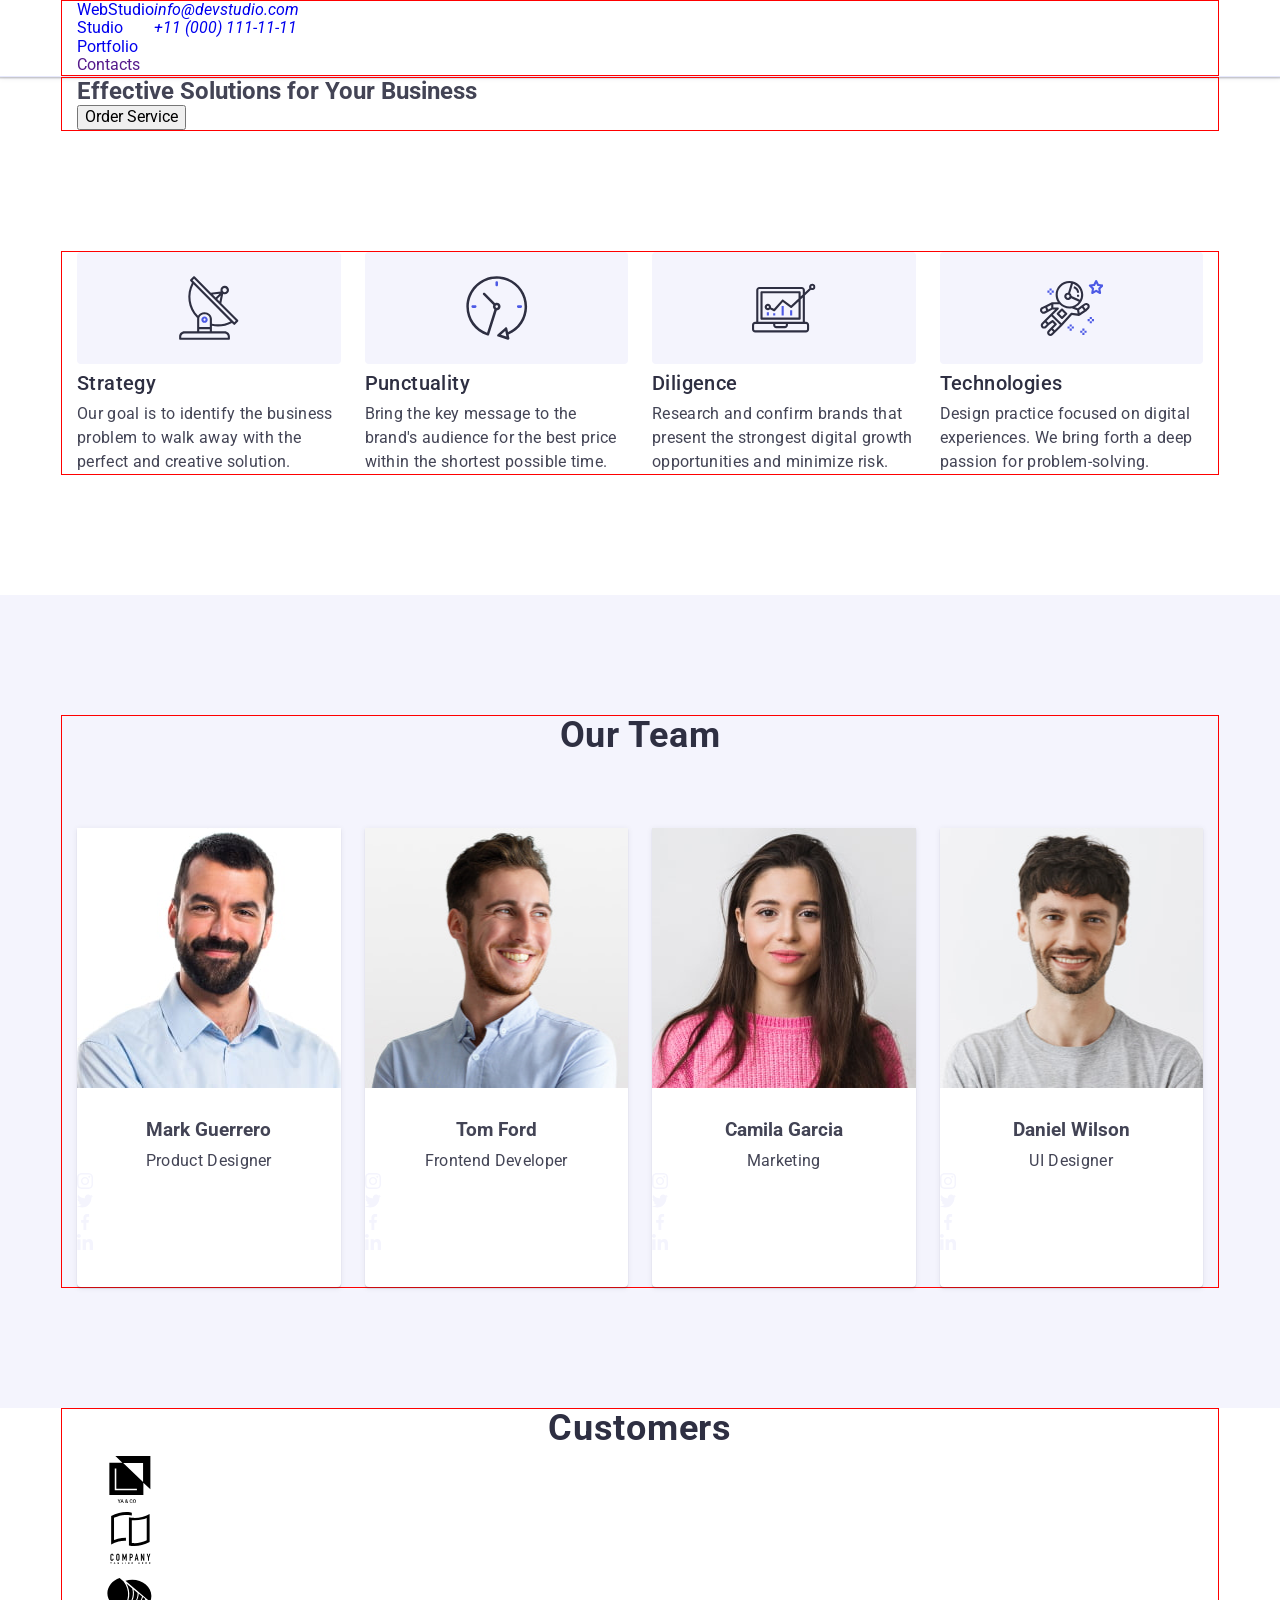
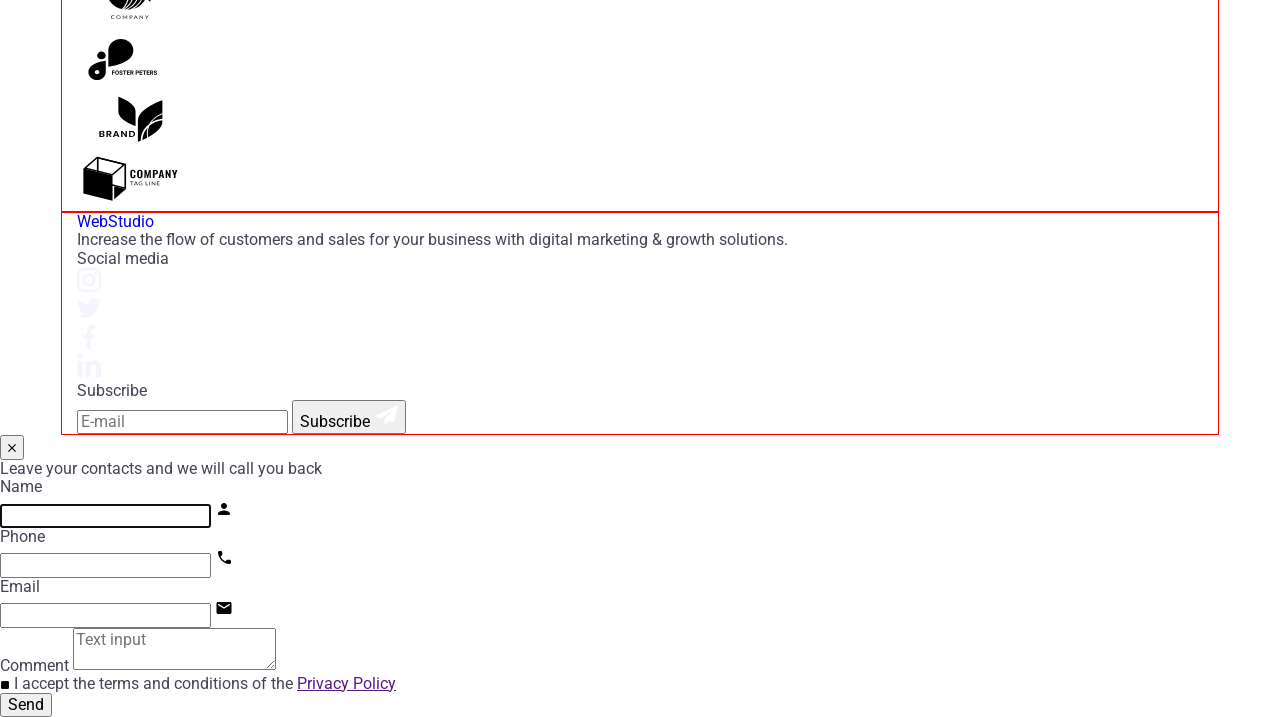
==== index.html @ 8652d0c0 "edit" ====
<!DOCTYPE html>
<html lang="en">
  <head>
    <meta charset="UTF-8" />
    <meta name="viewport" content="width=device-width, initial-scale=1.0" />
    <title>Web Studio</title>
    <link rel="preconnect" href="https://fonts.googleapis.com" />
    <link rel="preconnect" href="https://fonts.gstatic.com" crossorigin />
    <link
      href="https://fonts.googleapis.com/css2?family=Raleway:wght@800&family=Roboto:wght@400;500;700;900&display=swap"
      rel="stylesheet"
    />
    <link
      rel="stylesheet"
      href="https://cdnjs.cloudflare.com/ajax/libs/modern-normalize/2.0.0/modern-normalize.min.css"
      integrity="sha512-4xo8blKMVCiXpTaLzQSLSw3KFOVPWhm/TRtuPVc4WG6kUgjH6J03IBuG7JZPkcWMxJ5huwaBpOpnwYElP/m6wg=="
      crossorigin="anonymous"
      referrerpolicy="no-referrer"
    />
    <link rel="stylesheet" href="./css/mobile-styles.css">
  </head>

  <body>
    <header class="all-headers">
      <div class="container all-headers-content">
        <nav class="navigation">
          <a class="link logo" href="./index.html"
            >Web<span class="studio-text">Studio</span></a
          >
          <ul class="list menu-list">
            <li>
              <a class="menu-item link" href="./index.html">Studio</a>
            </li>
            <li>
              <a class="menu-item link" href="./portfolio.html">Portfolio</a>
            </li>
            <li><a class="menu-item link" href="">Contacts</a></li>
          </ul>
        </nav>
        <address class="address">
          <ul class="list address-list">
            <li>
              <a class="address-item link" href="mailto:info@devstudio.com"
                >info@devstudio.com</a
              >
            </li>
            <li>
              <a class="address-item link" href="tel:+110001111111"
                >+11 (000) 111-11-11</a
              >
            </li>
          </ul>
        </address>
      </div>
    </header>
    <main>

      <section class="hero-section">
        <div class="container">
          <h1 class="page-header">Effective Solutions for Your Business</h1>
          <button data-modal-open class="hero-btn" type="button">
            Order Service
          </button>
        </div>
      </section>
      <!-- Section 2 pillars -->
      <section class="our-pillars">
        <div class="container">
          <h2 class="visually-hidden">Our pillars</h2>
          <ul class="list pillars-list">
            <li class="pillar-item">
              <div class="pillar-icon-container">
                <svg class="icon-antenna" width="64" height="64">
                  <use href="./images/icons.svg#icon-antenna"></use>
                </svg>
              </div>
              <h3 class="pillars-title">Strategy</h3>
              <p class="sec-two-four-paragraph">
                Our goal is to identify the business problem to walk away with
                the perfect and creative solution.
              </p>
            </li>
            <li class="pillar-item">
              <div class="pillar-icon-container">
                <svg class="icon-clock" width="64" height="64">
                  <use href="./images/icons.svg#icon-clock"></use>
                </svg>
              </div>
              <h3 class="pillars-title">Punctuality</h3>
              <p class="sec-two-four-paragraph">
                Bring the key message to the brand's audience for the best price
                within the shortest possible time.
              </p>
            </li>
            <li class="pillar-item">
              <div class="pillar-icon-container">
                <svg class="icon-diagram" width="64" height="64">
                  <use href="./images/icons.svg#icon-diagram"></use>
                </svg>
              </div>
              <h3 class="pillars-title">Diligence</h3>
              <p class="sec-two-four-paragraph">
                Research and confirm brands that present the strongest digital
                growth opportunities and minimize risk.
              </p>
            </li>
            <li class="pillar-item">
              <div class="pillar-icon-container">
                <svg class="icon-astronaut" width="64" height="64">
                  <use href="./images/icons.svg#icon-astronaut"></use>
                </svg>
              </div>
              <h3 class="pillars-title">Technologies</h3>
              <p class="sec-two-four-paragraph">
                Design practice focused on digital experiences. We bring forth a
                deep passion for problem-solving.
              </p>
            </li>
          </ul>
        </div>
      </section>
      <!-- Section 3 What are we doing -->
      <section class="what-we-do-section">
        <div class="container">
          <h2 class="second-level-header what-we-do-title">
            What are we doing
          </h2>
          <ul class="list what-we-do-list">
            <li class="what-we-do-item">
              <img
                src="./images/section2/web-version.jpg"
                alt="Modern Websites"
                width="360"
                height="300"
              />
            </li>
            <li class="what-we-do-item">
              <img
                src="./images/section2/chats.jpg"
                alt="User-friendly Messengers"
                width="360"
                height="300"
              />
            </li>
            <li class="what-we-do-item">
              <img
                src="./images/section2/mobile-app.jpg"
                alt="Mobile Apps"
                width="360"
                height="300"
              />
            </li>
          </ul>
        </div>
      </section>
      <!-- Section 4 Our Team -->
      <section class="our-team">
        <div class="container">
          <h2 class="second-level-header our-team-title">Our Team</h2>
          <ul class="list our-team-list">
            <li class="our-team-list-item">
              <img
                src="./images/section3/mark.jpg"
                alt="A man with a beard"
                width="264"
                height="260"
              />
              <div class="name-and-position">
                <h3 class="level-three-header our-team-item-title">
                  Mark Guerrero
                </h3>
                <p class="sec-two-four-paragraph our-team-list-item-text">
                  Product Designer
                </p>
                <ul class="our-team-icons list">
                  <li class="our-team-icons-item">
                    <a href="" class="soc-media-icons-link">
                      <svg class="icon-social" width="16" height="16">
                        <use href="./images/icons.svg#icon-instagram"></use>
                      </svg>
                    </a>
                  </li>
                  <li class="our-team-icons-item">
                    <a href="" class="soc-media-icons-link">
                      <svg class="icon-social" width="16" height="16">
                        <use href="./images/icons.svg#icon-twitter"></use>
                      </svg>
                    </a>
                  </li>
                  <li class="our-team-icons-item">
                    <a href="" class="soc-media-icons-link">
                      <svg class="icon-social" width="16" height="16">
                        <use href="./images/icons.svg#icon-facebook"></use>
                      </svg>
                    </a>
                  </li>
                  <li class="our-team-icons-item">
                    <a href="" class="soc-media-icons-link">
                      <svg class="icon-social" width="16" height="16">
                        <use href="./images/icons.svg#icon-linkedin"></use>
                      </svg>
                    </a>
                  </li>
                </ul>
              </div>
            </li>
            <li class="our-team-list-item">
              <img
                src="./images/section3/tom.jpg"
                alt="Laughing man"
                width="264"
                height="260"
              />
              <div class="name-and-position">
                <h3 class="level-three-header our-team-item-title">Tom Ford</h3>
                <p class="sec-two-four-paragraph our-team-list-item-text">
                  Frontend Developer
                </p>
                <ul class="our-team-icons list">
                  <li class="our-team-icons-item">
                    <a href="" class="soc-media-icons-link">
                      <svg class="icon-social" width="16" height="16">
                        <use href="./images/icons.svg#icon-instagram"></use>
                      </svg>
                    </a>
                  </li>
                  <li class="our-team-icons-item">
                    <a href="" class="soc-media-icons-link">
                      <svg class="icon-social" width="16" height="16">
                        <use href="./images/icons.svg#icon-twitter"></use>
                      </svg>
                    </a>
                  </li>
                  <li class="our-team-icons-item">
                    <a href="" class="soc-media-icons-link">
                      <svg class="icon-social" width="16" height="16">
                        <use href="./images/icons.svg#icon-facebook"></use>
                      </svg>
                    </a>
                  </li>
                  <li class="our-team-icons-item">
                    <a href="" class="soc-media-icons-link">
                      <svg class="icon-social" width="16" height="16">
                        <use href="./images/icons.svg#icon-linkedin"></use>
                      </svg>
                    </a>
                  </li>
                </ul>
              </div>
            </li>
            <li class="our-team-list-item">
              <img
                src="./images/section3/camila.jpg"
                alt="Confident woman"
                width="264"
                height="260"
              />
              <div class="name-and-position">
                <h3 class="level-three-header our-team-item-title">
                  Camila Garcia
                </h3>
                <p class="sec-two-four-paragraph our-team-list-item-text">
                  Marketing
                </p>
                <ul class="our-team-icons list">
                  <li class="our-team-icons-item">
                    <a href="" class="soc-media-icons-link">
                      <svg class="icon-social" width="16" height="16">
                        <use href="./images/icons.svg#icon-instagram"></use>
                      </svg>
                    </a>
                  </li>
                  <li class="our-team-icons-item">
                    <a href="" class="soc-media-icons-link">
                      <svg class="icon-social" width="16" height="16">
                        <use href="./images/icons.svg#icon-twitter"></use>
                      </svg>
                    </a>
                  </li>
                  <li class="our-team-icons-item">
                    <a href="" class="soc-media-icons-link">
                      <svg class="icon-social" width="16" height="16">
                        <use href="./images/icons.svg#icon-facebook"></use>
                      </svg>
                    </a>
                  </li>
                  <li class="our-team-icons-item">
                    <a href="" class="soc-media-icons-link">
                      <svg class="icon-social" width="16" height="16">
                        <use href="./images/icons.svg#icon-linkedin"></use>
                      </svg>
                    </a>
                  </li>
                </ul>
              </div>
            </li>
            <li class="our-team-list-item">
              <img
                src="./images/section3/daniel.jpg"
                alt="Smiling man"
                width="264"
                height="260"
              />
              <div class="name-and-position">
                <h3 class="level-three-header our-team-item-title">
                  Daniel Wilson
                </h3>
                <p class="sec-two-four-paragraph our-team-list-item-text">
                  UI Designer
                </p>
                <ul class="our-team-icons list">
                  <li class="our-team-icons-item">
                    <a href="" class="soc-media-icons-link">
                      <svg class="icon-social" width="16" height="16">
                        <use href="./images/icons.svg#icon-instagram"></use>
                      </svg>
                    </a>
                  </li>
                  <li class="our-team-icons-item">
                    <a href="" class="soc-media-icons-link">
                      <svg class="icon-social" width="16" height="16">
                        <use href="./images/icons.svg#icon-twitter"></use>
                      </svg>
                    </a>
                  </li>
                  <li class="our-team-icons-item">
                    <a href="" class="soc-media-icons-link">
                      <svg class="icon-social" width="16" height="16">
                        <use href="./images/icons.svg#icon-facebook"></use>
                      </svg>
                    </a>
                  </li>
                  <li class="our-team-icons-item">
                    <a href="" class="soc-media-icons-link">
                      <svg class="icon-social" width="16" height="16">
                        <use href="./images/icons.svg#icon-linkedin"></use>
                      </svg>
                    </a>
                  </li>
                </ul>
              </div>
            </li>
          </ul>
        </div>
      </section>
      <!-- Customers -->
      <section class="our-customers">
        <div class="container">
          <h2 class="second-level-header customers-title">Customers</h2>
          <ul class="list customers-list">
            <li class="customers-list-item">
              <a class="customers-icon-link" href="">
                <svg class="icon-logo-customers" width="104" height="56">
                  <use href="./images/icons.svg#icon-logo"></use>
                </svg>
              </a>
            </li>
            <li class="customers-list-item">
              <a class="customers-icon-link" href="">
                <svg class="icon-logo-customers" width="104" height="56">
                  <use href="./images/icons.svg#icon-logo-1"></use>
                </svg>
              </a>
            </li>
            <li class="customers-list-item">
              <a class="customers-icon-link" href="">
                <svg class="icon-logo-customers" width="104" height="56">
                  <use href="./images/icons.svg#icon-logo-2"></use>
                </svg>
              </a>
            </li>
            <li class="customers-list-item">
              <a class="customers-icon-link" href="">
                <svg class="icon-logo-customers" width="104" height="56">
                  <use href="./images/icons.svg#icon-logo-3"></use>
                </svg>
              </a>
            </li>
            <li class="customers-list-item">
              <a class="customers-icon-link" href="">
                <svg class="icon-logo-customers" width="104" height="56">
                  <use href="./images/icons.svg#icon-logo-4"></use>
                </svg>
              </a>
            </li>
            <li class="customers-list-item">
              <a class="customers-icon-link" href="">
                <svg class="icon-logo-customers" width="104" height="56">
                  <use href="./images/icons.svg#icon-logo-5"></use>
                </svg>
              </a>
            </li>
          </ul>
        </div>
      </section>
    </main>

    <footer class="footer footer-class">
      <div class="container footer-container">
        <div class="footer-left-side">
          <a class="link logo footer-logo" href="./index.html"
            >Web<span class="studio-text-footer">Studio</span></a
          >
          <p class="footer-text">
            Increase the flow of customers and sales for your business with
            digital marketing & growth solutions.
          </p>
        </div>

        <div class="footer-soc-media">
          <p class="footer-soc-media-title">Social media</p>
          <ul class="footer-soc-media-icons list">
            <li class="footer-icons-item">
              <a href="" class="footer-icons-item-link">
                <svg class="icon-social" width="24" height="24">
                  <use href="./images/icons.svg#icon-instagram"></use>
                </svg>
              </a>
            </li>
            <li class="footer-icons-item">
              <a href="" class="footer-icons-item-link">
                <svg class="icon-social" width="24" height="24">
                  <use href="./images/icons.svg#icon-twitter"></use>
                </svg>
              </a>
            </li>
            <li class="footer-icons-item">
              <a href="" class="footer-icons-item-link">
                <svg class="icon-social" width="24" height="24">
                  <use href="./images/icons.svg#icon-facebook"></use>
                </svg>
              </a>
            </li>
            <li class="footer-icons-item">
              <a href="" class="footer-icons-item-link">
                <svg class="icon-social" width="24" height="24">
                  <use href="./images/icons.svg#icon-linkedin"></use>
                </svg>
              </a>
            </li>
          </ul>
        </div>

        <div class="footer-form">
          <p class="footer-form-title">Subscribe</p>
          <form class="subscribe-list">
            <label class="subscribe-form">
              <input
                class="form-input"
                type="email"
                name="email"
                placeholder="E-mail"
              />
            </label>

            <button type="submit" class="subscribe-button">
              Subscribe
              <svg class="paper-plane" width="24" height="24">
                <use href="./images/icons.svg#icon-paper-plane"></use>
              </svg>
            </button>
          </form>
        </div>
      </div>
    </footer>

    <div class="backdrop is-hidden" data-modal>
      <div class="modal modal-window">
        <button class="modal-close-button" data-modal-close type="button">
          <svg class="close-button" width="8" height="8">
            <use href="./images/icons.svg#icon-close-black"></use>
          </svg>
        </button>
        <p class="modal-call-to-action">
          Leave your contacts and we will call you back
        </p>
        <form>
          <div class="modal-window-form-item">
            <label for="user-name" class="modal-window-title">Name</label>
            <div class="modal-window-input-container">
              <input
                class="form-input-modal"
                id="user-name"
                type="text"
                name="user-name"
                autofocus
              />
              <svg class="modal-form-icon" width="18" height="24">
                <use href="./images/icons.svg#icon-person-icon"></use>
              </svg>
            </div>
          </div>

          <div class="modal-window-form-item">
            <label for="phone-number" class="modal-window-title">Phone</label>
            <div class="modal-window-input-container">
              <input
                class="form-input-modal"
                id="phone-number"
                type="tel"
                name="phone-number"
              />
              <svg class="modal-form-icon" width="18" height="24">
                <use href="./images/icons.svg#icon-phone-icon"></use>
              </svg>
            </div>
          </div>

          <div class="modal-window-form-item">
            <label for="user-email" class="modal-window-title">Email</label>
            <div class="modal-window-input-container">
              <input
                class="form-input-modal"
                id="user-email"
                type="email"
                name="user-email"
              />
              <svg class="modal-form-icon" width="18" height="24">
                <use href="./images/icons.svg#icon-email-icon"></use>
              </svg>
            </div>
          </div>

          <div class="modal-window-form-item-comment">
            <label for="user-comment" class="modal-window-title">Comment</label>
            <textarea
              class="modal-comment"
              id="user-comment"
              name="user-comment"
              placeholder="Text input"
            ></textarea>
          </div>

          <div class="checkbox-privacy">
              <input
                class="form-input-modal-checkbox visually-hidden"
                id="user-privacy"
                type="checkbox"
                name="user-privacy"
                value="true"
              />
              <label for="user-privacy" class="checkbox-label">
              <span class="checkbox-icon">
                <svg class="modal-form-icon" width="10" height="8">
                  <use href="./images/icons.svg#icon-check-icon"></use>
                </svg>
              </span>
              I accept the terms and conditions of the
              <a class="privacy-text" href="">Privacy Policy</a>
              </label
            >
          </div>

          <button class="modal-send-button" type="submit">Send</button>
        </form>
      </div>
    </div>
    <script src="./js/modal.js"></script>
  </body>
</html>
---- css/mobile-styles.css ----
:root {
    --white: #ffffff;
    --dairy: #fcfcfc;
    --cornflower: #e7e9fc;
    --cloud: #f4f4fd;
    --iris: #4d5ae5;
    --ocean: #404bbf;
    --navy-blue: #2e2f42;
    --slate: #434455;
    --light-slate: #8E8F99;
    --navyblue-modal: #2E2F42;
}

/* general */
*,
::after,
::before {
    box-sizing: border-box;
}

.list {
    list-style: none;
}

.link {
    text-decoration: none;
}

body {
    font-family: "Roboto", sans-serif;
    color: #434455;
    background-color: var(--white);
}

p {
    margin: 0;
}

h1,
h2,
h3 {
    margin: 0;
}

ul {
    margin: 0;
    padding-left: 0;
}

img {
    display: block;
    max-width: 100%;
}

/* phone screen */
.container {
    min-width: 320px;
    max-width: 428px;
    padding: 0 15px;
    margin: 0 auto;
    border: red 1px solid;
}

/* tablet-screen */
@media screen and (min-width: 768px) {
    .container {
        max-width: 768px;
    }
}

/* desktop screen */
@media screen and (min-width: 1158px) {
    .container {
        max-width: 1158px;
    }
}

/* header */
.all-headers {
    border-bottom: 1px solid var(--cornflower);
    box-shadow: 0px 1px 6px 0px rgba(46, 47, 66, 0.08), 0px 1px 1px 0px rgba(46, 47, 66, 0.16), 0px 2px 1px 0px rgba(46, 47, 66, 0.08);
}

.all-headers-content {
    display: flex;
}


/* our pillars */
.our-pillars {
    padding: 96px 0;
}

@media screen and (min-width: 1158px) {
    .our-pillars {
        padding: 120px 0;
    }
}

.visually-hidden {
    position: absolute;
    width: 1px;
    height: 1px;
    margin: -1px;
    border: 0;
    padding: 0;
    white-space: nowrap;
    clip-path: inset(100%);
    clip: rect(0 0 0 0);
    overflow: hidden;
}

/* tablet-screen */
@media screen and (min-width: 768px) {
    .pillars-list {
        display: flex;
        flex-wrap: wrap;
        row-gap: 72px;
        column-gap: 24px;
    }

    .pillar-item {
        flex-basis: calc((100% - 24px) / 2);
    }
}

@media (max-width: 1557px) {
    .pillar-icon-container {
        display: none;
    }
}

@media (max-width: 767.98px) {
    .pillar-item:not(:last-child) {
        margin-bottom: 72px;
    }
}

/* desktop screen */
@media screen and (min-width: 1158px) {
    .pillars-list {
        display: flex;
        flex-wrap: nowrap;
        gap: 24px;
    }

    .pillar-item {
        width: calc((100% - 72px) / 4);
    }

    .pillar-icon-container {
        background-color: var(--cloud);
        padding: 24px 100px;
        margin-bottom: 8px;
        border-radius: 4px;
        display: flex;
        align-items: center;
        justify-content: center;
        height: 112px;
    }
}

@media screen and (max-width: 768px) {
    .pillars-title {
        text-align: center;
    }
}

.pillars-title {
    margin-bottom: 8px;
    font-weight: 700;
    font-size: 36px;
    line-height: 1.1;
    letter-spacing: 0.02em;
    color: var(--navy-blue);
}

@media screen and (min-width: 1158px) {
    .pillars-title {
        font-weight: 500;
        font-size: 20px;
    }
}

.sec-two-four-paragraph {
    line-height: 1.5;
    letter-spacing: 0.02em;
    font-weight: 500;
}

@media screen and (min-width: 1158px) {
    .sec-two-four-paragraph {
        font-weight: 400;
    }
}

/* what are we doing */

@media only screen and (max-width: 1557.98px) {
    .what-we-do-section {
        display: none;
    }
}

.second-level-header {
    font-size: 36px;
    line-height: 1.11;
    text-align: center;
    letter-spacing: 0.02em;
    text-transform: capitalize;
    color: var(--navy-blue);
}

.what-we-do-section {
    padding: 0 0 120px 0;
}

.what-we-do-title {
    margin-bottom: 72px;
}

.what-we-do-list {
    display: flex;
    gap: 24px;
}

.what-we-do-item {
    width: calc((100% - 48px) / 3);
    border: var(--cornflower) 1px solid;
}

/* Our Team */
.our-team {
    background-color: #F4F4FD;
    padding: 96px 0;
}

@media screen and (min-width: 1158px) {
    .our-team {
        padding: 120px 0;
    }
}

.our-team-title {
    margin-bottom: 72px;
}

.our-team-list-item {
    background-color: #FFFFFF;
    border-radius: 0px 0px 4px 4px;
    box-shadow: 0px 2px 1px 0px rgba(46, 47, 66, 0.08), 0px 1px 1px 0px rgba(46, 47, 66, 0.16), 0px 1px 6px 0px rgba(46, 47, 66, 0.08);
}

@media screen and (min-width: 768px) {
    .our-team-list {
        display: flex;
        flex-wrap: wrap;
        row-gap: 64px;
        column-gap: 24px;
    }

    .our-team-list-item {
        flex-basis: calc((100% - 24px) / 2);
    }
}

@media screen and (min-width: 1158px) {
    .our-team-list {
        display: flex;
        flex-wrap: nowrap;
        gap: 24px;
    }

    .our-team-list-item {
        width: calc((100% - 72px) / 4);
    }
}

.name-and-position {
    padding: 32px 0;
}

.our-team-item-title {
    margin-bottom: 8px;
    text-align: center;
}

.our-team-list-item-text {
    text-align: center;
}
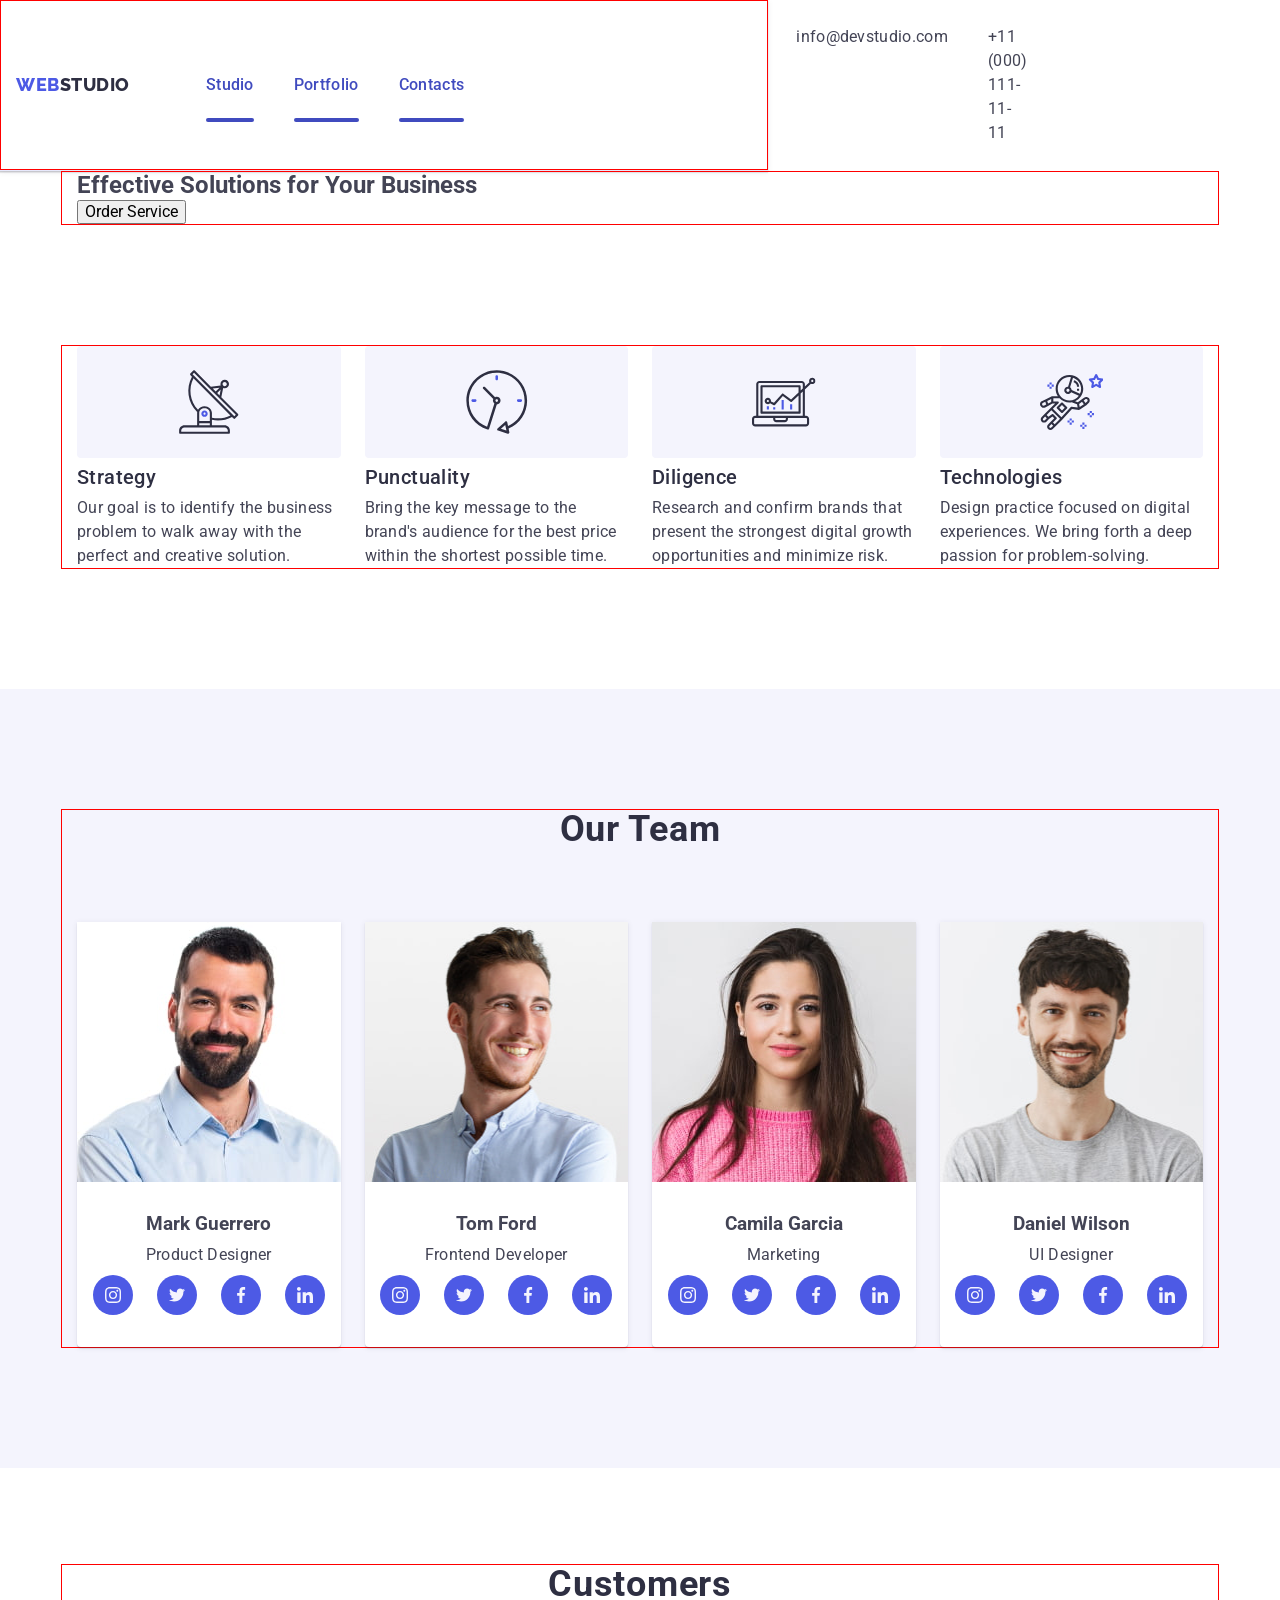
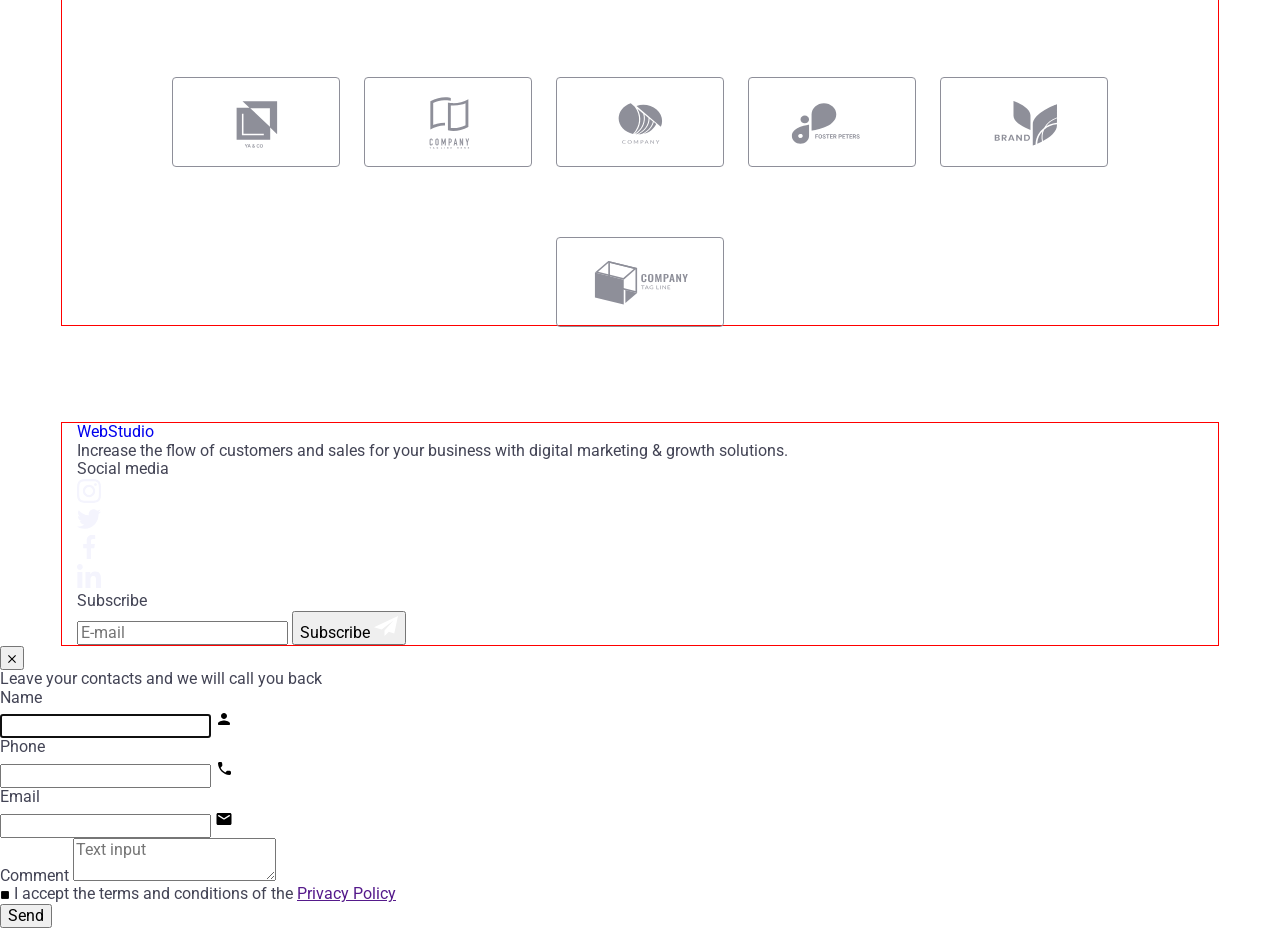
==== commit 951f10ba: "edit" ====
--- a/index.html
+++ b/index.html
@@ -555,6 +555,6 @@
         </form>
       </div>
     </div>
-    <script src="./js/modal.js"></script>
+    <script src="./js/mobile-menu.js"></script>
   </body>
 </html>
--- a/css/mobile-styles.css
+++ b/css/mobile-styles.css
@@ -77,6 +77,7 @@
 
 /* header */
 .all-headers {
+    max-width: 768px;
     border-bottom: 1px solid var(--cornflower);
     box-shadow: 0px 1px 6px 0px rgba(46, 47, 66, 0.08), 0px 1px 1px 0px rgba(46, 47, 66, 0.16), 0px 2px 1px 0px rgba(46, 47, 66, 0.08);
 }
@@ -84,6 +85,105 @@
 .all-headers-content {
     display: flex;
 }
+
+/* navigation */
+nav .logo {
+    font-family: Raleway, sans-serif;
+    font-size: 18px;
+    font-weight: 800;
+    line-height: 1.17;
+    color: var(--iris);
+    letter-spacing: 0.54px;
+    text-transform: uppercase;
+}
+
+.navigation {
+    display: flex;
+    align-items: center;
+}
+
+/* logo */
+.logo {
+    margin-right: 76px;
+}
+
+.studio-text {
+    color: var(--navy-blue);
+    text-shadow: none;
+}
+
+/* main menu */
+@media only screen and (max-width: 767.98px) {
+  .menu-list {
+    display: none;
+  }
+}
+
+.menu-list {
+    display: flex;
+    gap: 40px;
+    margin-right: 332px;
+}
+
+.menu-item {
+    font-weight: 500;
+    font-size: 16px;
+    line-height: 1.5;
+    letter-spacing: 0.02em;
+    color: var(--navy-blue);
+    /* hw 3 */
+    padding: 24px 0;
+    /* hw 4 */
+    transition: color 250ms cubic-bezier(0.4, 0, 0.2, 1), border-bottom 250ms cubic-bezier(0.4, 0, 0.2, 1);
+    position: relative;
+    color: #404bbf;
+    display: inline-block;
+}
+
+.menu-item::after {
+    content: '';
+    position: absolute;
+    left: 0;
+    bottom: -1px;
+    height: 4px;
+    background-color: #404bbf;
+    border-radius: 2px;
+    width: 100%;
+}
+
+.menu-item:active {
+    text-decoration: underline;
+}
+
+/* address */
+address {
+    font-style: normal;
+    margin-left: auto;
+}
+
+.address-list {
+    display: flex;
+    gap: 40px;
+}
+
+.address-item {
+    display: inline-block;
+    font-style: normal;
+    font-size: 16px;
+    font-weight: 400;
+    line-height: 1.5;
+    letter-spacing: 0.02em;
+    color: var(--slate);
+    transition: color 250ms cubic-bezier(0.4, 0, 0.2, 1);
+    padding-top: 24px;
+    padding-bottom: 24px;
+}
+
+.address-item:hover,
+.address-item:focus {
+    color: #404bbf;
+}
+
 
 
 /* our pillars */
@@ -246,21 +346,33 @@
 }
 
 .our-team-list-item {
+    max-width: 264px;
+    margin: auto;
     background-color: #FFFFFF;
     border-radius: 0px 0px 4px 4px;
     box-shadow: 0px 2px 1px 0px rgba(46, 47, 66, 0.08), 0px 1px 1px 0px rgba(46, 47, 66, 0.16), 0px 1px 6px 0px rgba(46, 47, 66, 0.08);
+}
+
+@media (max-width: 767.98px) {
+    .our-team-list-item:not(:last-child) {
+        margin-bottom: 72px;
+    }
 }
 
 @media screen and (min-width: 768px) {
     .our-team-list {
         display: flex;
         flex-wrap: wrap;
+        align-items: center;
+        justify-content: center;
         row-gap: 64px;
         column-gap: 24px;
+        padding: 0;
     }
 
     .our-team-list-item {
         flex-basis: calc((100% - 24px) / 2);
+        margin: 0;
     }
 }
 
@@ -287,4 +399,114 @@
 
 .our-team-list-item-text {
     text-align: center;
+}
+
+/* soc media */
+.our-team-icons {
+    display: flex;
+    margin-top: 8px;
+    justify-content: center;
+    align-items: center;
+    gap: 24px;
+}
+
+.our-team-icons-item {
+    width: 40px;
+    height: 40px;
+}
+
+.soc-media-icons-link:hover,
+.soc-media-icons-link:focus {
+    border: 1px solid var(--ocean);
+    background-color: var(--ocean);
+}
+
+.soc-media-icons-link {
+    width: 100%;
+    height: 100%;
+    background-color: var(--iris);
+    border-radius: 50%;
+    display: flex;
+    align-items: center;
+    justify-content: center;
+    transition: background-color 250ms cubic-bezier(0.4, 0, 0.2, 1);
+}
+
+.icon-social {
+    fill: var(--cloud);
+}
+
+/* customers */
+.our-customers {
+    padding: 96px 0;
+    
+}
+
+@media only screen and (min-width: 1558px) {
+  .our-customers {
+    padding: 120px 0;
+  }
+}
+
+.customers-title {
+    margin-bottom: 72px;
+}
+
+.customers-list {
+    display: flex;
+    flex-wrap: wrap;
+    justify-content: center;
+    align-items: center;
+    row-gap: 72px;
+    column-gap: 16px;
+}
+
+.customers-list-item {
+    max-height: 88px;
+    max-width: 168px;
+    width: calc((100% - 16px) / 2);
+}
+
+
+@media only screen and (min-width: 768px) {
+    .customers-list {
+        column-gap: 24px;
+    }
+  .customers-list-item {
+    width: calc((100% - 32px) / 3);
+  }
+}
+
+@media only screen and (min-width: 1558px) {
+    .customers-list {
+        flex-wrap: nowrap;
+        gap: 24px;
+    }
+    .customers-list-item {
+        width: calc((100% - 120px) / 6);
+
+    }
+  }
+
+.icon-logo-customers {
+    fill: currentColor;
+}
+
+.customers-icon-link {
+    color: var(--light-slate);
+    border: solid 1px var(--light-slate);
+    border-radius: 4px;
+    padding: 16px 32px;
+    width: 100%;
+    height: 100%;
+    display: flex;
+    justify-content: center;
+    align-items: center;
+    transition: border-color 250ms cubic-bezier(0.4, 0, 0.2, 1), color 250ms cubic-bezier(0.4, 0, 0.2, 1);
+}
+
+.customers-icon-link:hover,
+.customers-icon-link:focus {
+    color: var(--ocean);
+    border-color: var(--ocean);
 }
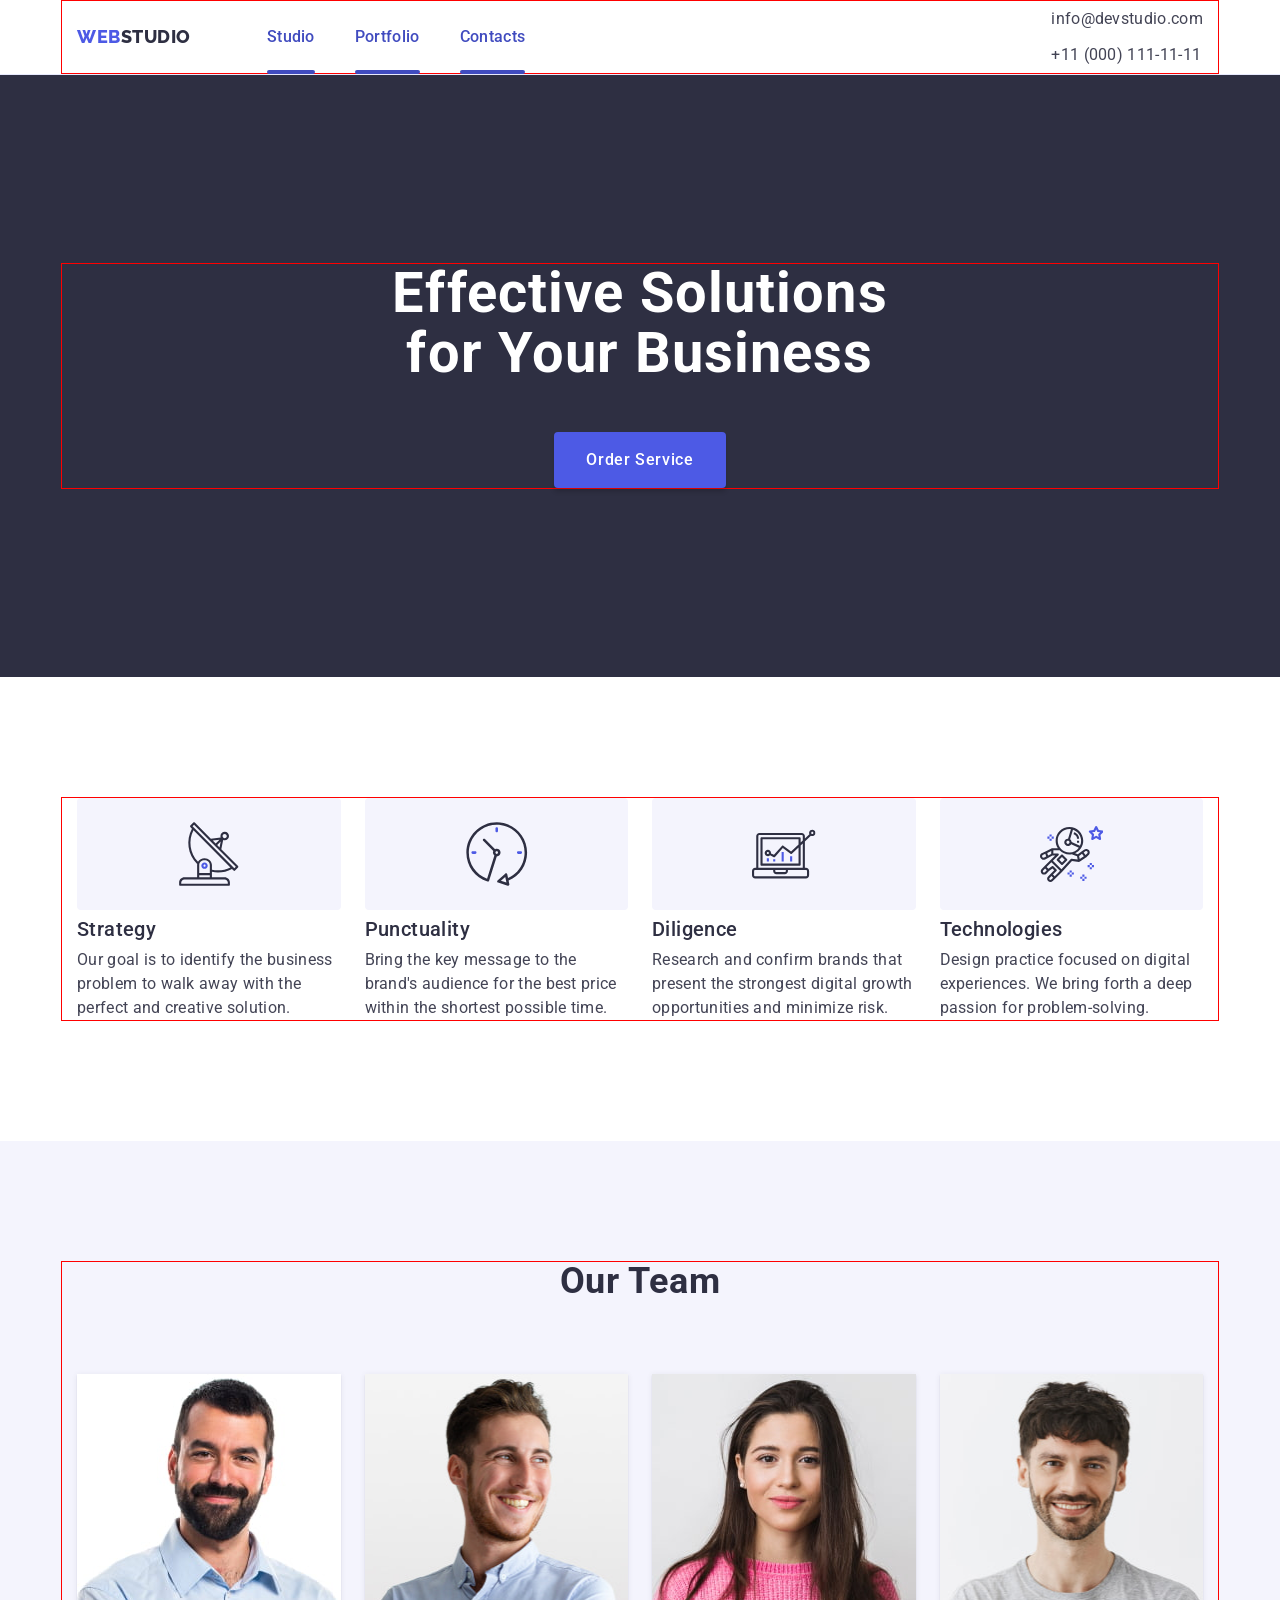
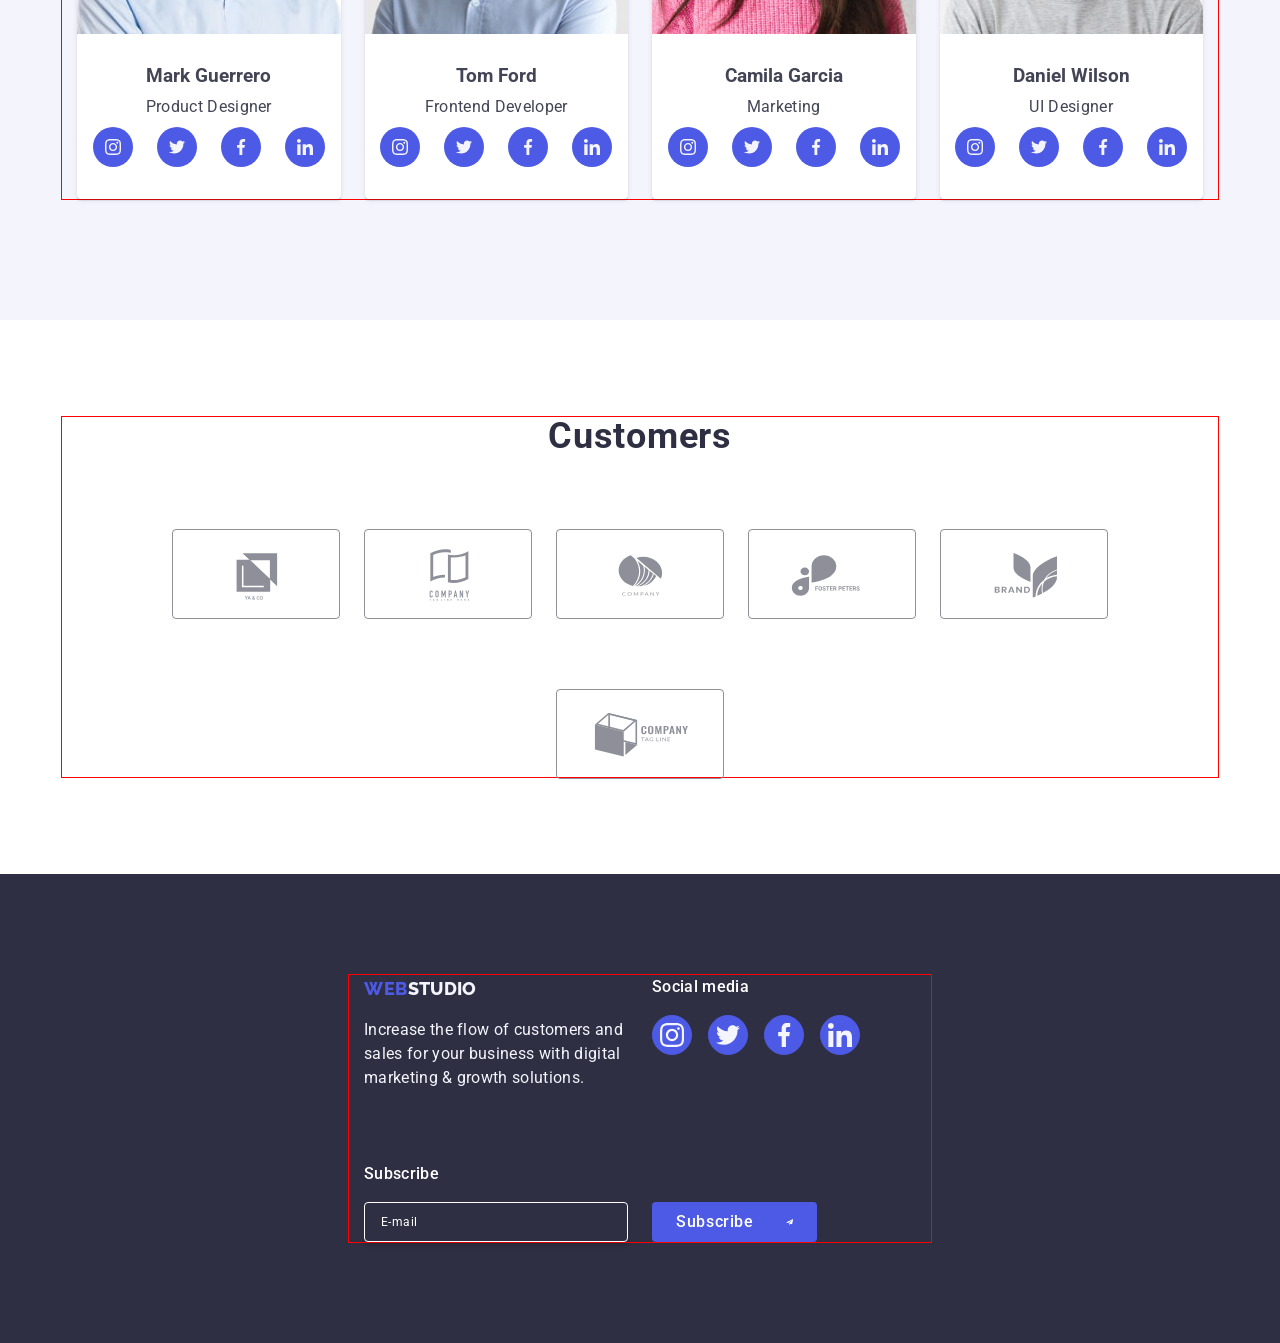
==== commit 35475492: "edit" ====
--- a/index.html
+++ b/index.html
@@ -51,6 +51,22 @@
             </li>
           </ul>
         </address>
+        <button menu-open class="mobile-menu-button menu-toggle js-open-menu" aria-expanded="false"
+        aria-controls="mobile-menu">
+          <svg
+            width="32"
+            height="22"
+            fill="currentColor"
+            viewBox="0 0 20 20"
+            xmlns="http://www.w3.org/2000/svg"
+          >
+            <path
+              fill-rule="evenodd"
+              d="M3 5a1 1 0 011-1h12a1 1 0 110 2H4a1 1 0 01-1-1zM3 10a1 1 0 011-1h12a1 1 0 110 2H4a1 1 0 01-1-1zM3 15a1 1 0 011-1h12a1 1 0 110 2H4a1 1 0 01-1-1z"
+              clip-rule="evenodd"
+            ></path>
+          </svg>
+        </button>
       </div>
     </header>
     <main>
@@ -398,7 +414,7 @@
     <footer class="footer footer-class">
       <div class="container footer-container">
         <div class="footer-left-side">
-          <a class="link logo footer-logo" href="./index.html"
+          <a class="link footer-logo" href="./index.html"
             >Web<span class="studio-text-footer">Studio</span></a
           >
           <p class="footer-text">
@@ -555,6 +571,36 @@
         </form>
       </div>
     </div>
+
+    
+    <div class="menu-container js-menu-container" id="mobile-menu">
+      <button class="menu-toggle js-close-button">
+        <svg
+          fill="currentColor"
+          viewBox="0 0 20 20"
+          xmlns="http://www.w3.org/2000/svg"
+          width="24"
+          height="24"
+        >
+          <path
+            fill-rule="evenodd"
+            d="M4.293 4.293a1 1 0 011.414 0L10 8.586l4.293-4.293a1 1 0 111.414 1.414L11.414 10l4.293 4.293a1 1 0 01-1.414 1.414L10 11.414l-4.293 4.293a1 1 0 01-1.414-1.414L8.586 10 4.293 5.707a1 1 0 010-1.414z"
+            clip-rule="evenodd"
+          ></path>
+        </svg>
+      </button>
+
+      <ul class="mobile-menu">
+        <li>
+              <a class="menu-item-mobile link" href="./index.html">Studio</a>
+            </li>
+            <li>
+              <a class="menu-item-mobile link" href="./portfolio.html">Portfolio</a>
+            </li>
+            <li><a class="menu-item-mobile link" href="">Contacts</a></li>
+      </ul>
+    </div>
     <script src="./js/mobile-menu.js"></script>
+    <script src="./js/modal.js"></script>
   </body>
 </html>
--- a/css/mobile-styles.css
+++ b/css/mobile-styles.css
@@ -56,7 +56,7 @@
 .container {
     min-width: 320px;
     max-width: 428px;
-    padding: 0 15px;
+    padding: 0 16px;
     margin: 0 auto;
     border: red 1px solid;
 }
@@ -72,19 +72,119 @@
 @media screen and (min-width: 1158px) {
     .container {
         max-width: 1158px;
+        padding: 0 15px;
     }
 }
 
 /* header */
+@media only screen and (max-width: 767.98px) {
+    .all-headers {
+        max-width: 768px;
+    }
+
+    nav .logo {
+        padding-top: 24px;
+        padding-bottom: 22px;
+    }
+}
+.logo {
+    font-family: "Raleway", sans-serif;
+    font-weight: 800;
+    font-size: 18px;
+    line-height: 1.17;
+    letter-spacing: 0.03em;
+    text-transform: uppercase;
+    color: var(--iris);
+}
+
+.mobile-menu-button {
+    display: flex;
+    height: 22px;
+    margin-left: auto;
+    align-items: center;
+    justify-content: center;
+    background: transparent;
+    border: none;
+    min-width: 32px;
+}
+
+.mobile-menu-icon {
+    fill: #2E2F42;
+}
+
 .all-headers {
-    max-width: 768px;
     border-bottom: 1px solid var(--cornflower);
     box-shadow: 0px 1px 6px 0px rgba(46, 47, 66, 0.08), 0px 1px 1px 0px rgba(46, 47, 66, 0.16), 0px 2px 1px 0px rgba(46, 47, 66, 0.08);
 }
 
 .all-headers-content {
     display: flex;
-}
+    align-items: center;
+}
+
+/* mobile menu copied */
+
+@media (min-width: 768px) {
+    .menu-toggle {
+        display: none;
+    }
+    .mobile-menu-button {
+        display: none;
+    }
+}
+
+.js-close-button {
+    position: absolute;
+    top: 24px;
+    right: 24px;
+    width: 24px;
+    height: 24px;
+    border-radius: 50%;
+    display: flex;
+    align-items: center;
+    justify-content: center;
+    background-color: var(--cornflower);
+    border: none;
+    padding: 0;
+}
+
+.menu-container {
+    margin: 0;
+    position: absolute;
+    top: 0;
+    left: 0;
+    right: 16px;
+    width: 100vw;
+    height: 100vh;
+    padding: 32px;
+    background-color: var(--white);
+    color: #fff;
+    z-index: 999;
+
+    transform: translateX(100%);
+    transition: transform 250ms ease-in-out;
+}
+
+.menu-container.is-open {
+    transform: translateX(0);
+}
+
+
+.mobile-menu {
+    padding: 0;
+    margin: 0;
+    list-style: none;
+}
+
+.mobile-menu .link {
+    display: block;
+    padding: 10px;
+    color: #2E2F42;
+    text-decoration: none;
+    font-size: 36px;
+    font-weight: 700;
+}
+
 
 /* navigation */
 nav .logo {
@@ -113,16 +213,19 @@
 }
 
 /* main menu */
-@media only screen and (max-width: 767.98px) {
-  .menu-list {
-    display: none;
-  }
-}
 
 .menu-list {
     display: flex;
     gap: 40px;
-    margin-right: 332px;
+    margin-right: auto;
+}
+
+@media (max-width: 767px) {
+
+    .menu-list,
+    .address {
+        display: none;
+    }
 }
 
 .menu-item {
@@ -161,11 +264,6 @@
     margin-left: auto;
 }
 
-.address-list {
-    display: flex;
-    gap: 40px;
-}
-
 .address-item {
     display: inline-block;
     font-style: normal;
@@ -175,9 +273,28 @@
     letter-spacing: 0.02em;
     color: var(--slate);
     transition: color 250ms cubic-bezier(0.4, 0, 0.2, 1);
-    padding-top: 24px;
+    
+}
+
+@media only screen and (min-width: 768px) {
+  .address-list {
+    display: flex;
+    flex-direction: column;
+    gap: 12px;
+  }
+}
+
+@media only screen and (min-width: 1558px) {
+    .address-list {
+        display: flex;
+        flex-direction:row;
+        gap: 40px;
+    } 
+    .address-item {
+        padding-top: 24px;
     padding-bottom: 24px;
-}
+    }
+  }  
 
 .address-item:hover,
 .address-item:focus {
@@ -185,6 +302,261 @@
 }
 
 
+/* hero section */
+.hero-section {
+    background-color: var(--navy-blue);
+    max-width: 1440px;
+    align-items: center;
+    padding: 188px 0;
+    background-image: linear-gradient(rgba(46, 47, 66, 0.7),
+            rgba(46, 47, 66, 0.7)), url(../images/hero4/people-office-hero.jpg);
+    background-repeat: no-repeat;
+    background-position: center;
+    background-size: cover;
+    margin: 0 auto;
+}
+
+.page-header {
+    font-size: 56px;
+    line-height: 1.07;
+    text-align: center;
+    letter-spacing: 0.02em;
+    color: #ffffff;
+    max-width: 496px;
+    margin: auto;
+    margin-bottom: 48px;
+}
+
+/* hero button */
+.hero-btn {
+    background-color: #4D5AE5;
+    color: #ffffff;
+    font-family: inherit;
+    font-size: 16px;
+    font-style: normal;
+    font-weight: 500;
+    line-height: 1.5;
+    letter-spacing: 0.04em;
+    cursor: pointer;
+    display: block;
+    margin: auto;
+    padding: 16px 32px;
+    border-radius: 4px;
+    border-style: none;
+    min-width: 169px;
+    box-shadow: 0px 4px 4px 0px rgba(0, 0, 0, 0.15);
+    transition: background-color 250ms cubic-bezier(0.4, 0, 0.2, 1);
+}
+
+.hero-btn:hover,
+.hero-btn:focus {
+    background-color: var(--ocean);
+}
+
+/* modal */
+.backdrop {
+    position: fixed;
+    top: 0;
+    left: 0;
+    display: flex;
+    flex-direction: column;
+    width: 100%;
+    height: 100%;
+    background-color: rgba(46, 47, 66, 0.4);
+    transition: opacity 250ms cubic-bezier(0.4, 0, 0.2, 1), visibility 250ms cubic-bezier(0.4, 0, 0.2, 1);
+}
+
+.is-hidden {
+    opacity: 0;
+    visibility: hidden;
+    pointer-events: none;
+}
+
+/* modal window */
+.modal {
+    position: absolute;
+    top: 50%;
+    left: 50%;
+    transform: translate(-50%, -50%) scale(1);
+    width: 408px;
+    min-height: 584px;
+    background: #fcfcfc;
+    box-shadow: 0px 1px 1px rgba(0, 0, 0, 0.14), 0px 1px 3px rgba(0, 0, 0, 0.12), 0px 2px 1px rgba(0, 0, 0, 0.2);
+    border-radius: 4px;
+    transition: transform 250ms cubic-bezier(0.4, 0, 0.2, 1);
+    padding: 72px 24px 24px 24px;
+}
+
+.modal-close-button {
+    position: absolute;
+    top: 24px;
+    right: 24px;
+    width: 24px;
+    height: 24px;
+    border-radius: 50%;
+    display: flex;
+    align-items: center;
+    justify-content: center;
+    background-color: #e7e9fc;
+    border: 1px solid rgba(0, 0, 0, 0.1);
+    padding: 0;
+    cursor: pointer;
+    transition: background-color 250ms cubic-bezier(0.4, 0, 0.2, 1), border 250ms cubic-bezier(0.4, 0, 0.2, 1);
+}
+
+.modal-close-button:hover,
+.modal-close-button:focus {
+    background-color: #404bbf;
+    border: none;
+    fill: #ffffff;
+}
+
+.close-button {
+    transition: fill 250ms cubic-bezier(0.4, 0, 0.2, 1);
+}
+
+.modal-call-to-action {
+    color: var(--navyblue, #2E2F42);
+    font-size: 16px;
+    font-weight: 500;
+    line-height: 1.5;
+    letter-spacing: 0.02em;
+    margin-bottom: 16px;
+    text-align: center;
+}
+
+.modal-window-form-item {
+    margin-bottom: 8px;
+}
+
+.modal-window-title {
+    font-size: 12px;
+    line-height: 1.17;
+    letter-spacing: 0.04em;
+    color: var(--light-slate);
+    display: block;
+    margin-bottom: 4px;
+}
+
+.modal-window-input-container {
+    position: relative;
+}
+
+.form-input-modal {
+    width: 100%;
+    height: 40px;
+    border: 1px solid rgba(46, 47, 66, 0.4);
+    border-radius: 4px;
+    background-color: transparent;
+    padding-left: 38px;
+    outline: transparent;
+    transition: border-color 250ms cubic-bezier(0.4, 0, 0.2, 1);
+}
+
+.form-input-modal:focus {
+    border-color: #4D5AE5;
+}
+
+.modal-form-icon {
+    position: absolute;
+    left: 16px;
+    top: 50%;
+    transform: translateY(-50%);
+    transition: fill 250ms cubic-bezier(0.4, 0, 0.2, 1);
+}
+
+.form-input-modal:focus+.modal-form-icon {
+    fill: #4D5AE5;
+}
+
+.modal-window-form-item-comment {
+    margin-bottom: 16px;
+}
+
+.modal-comment {
+    width: 100%;
+    height: 120px;
+    font-size: 12px;
+    line-height: 1.17;
+    letter-spacing: 0.04em;
+    color: rgba(46, 47, 66, 0.4);
+    border: 1px solid rgba(46, 47, 66, 0.4);
+    border-radius: 4px;
+    background-color: transparent;
+    padding: 8px 16px;
+    outline: transparent;
+    resize: none;
+    transition: border-color 250ms cubic-bezier(0.4, 0, 0.2, 1);
+}
+
+.modal-comment:focus {
+    border-color: #4D5AE5;
+}
+
+.checkbox-privacy {
+    display: block;
+    margin-bottom: 24px;
+    text-align: center;
+    padding: 0;
+}
+
+.form-input-modal-checkbox {
+    width: 16px;
+    height: 16px;
+    stroke-width: 1px;
+    stroke: var(--navy-blue-modal, rgba(46, 47, 66, 0.4));
+}
+
+.checkbox-label {
+    display: block;
+    font-size: 12px;
+    font-style: normal;
+    font-weight: 400;
+    line-height: 1.17;
+    letter-spacing: 0.04em;
+    color: var(--light-slate);
+}
+
+.checkbox-icon {
+    width: 16px;
+    height: 16px;
+    margin-right: 8px;
+    border: 1px solid rgba(46, 47, 66, 0.4);
+    border-radius: 2px;
+    transition: background-color 250ms cubic-bezier(0.4, 0, 0.2, 1), border 250ms cubic-bezier(0.4, 0, 0.2, 1), fill 250ms cubic-bezier(0.4, 0, 0.2, 1);
+    display: inline-flex;
+    align-items: center;
+    justify-content: center;
+    fill: transparent;
+}
+
+.privacy-text {
+    color: var(--iris, #4D5AE5);
+}
+
+.form-input-modal-checkbox:checked+.checkbox-label>.checkbox-icon {
+    background-color: var(--ocean);
+    border: none;
+    fill: var(--cloud);
+}
+
+.modal-send-button {
+    display: block;
+    height: 56px;
+    min-width: 169px;
+    font-weight: 500;
+    line-height: 1.5;
+    letter-spacing: 0.04em;
+    color: #ffffff;
+    cursor: pointer;
+    background-color: var(--iris, #4D5AE5);
+    border: none;
+    border-radius: 4px;
+    font-size: 16px;
+    box-shadow: 0px 4px 4px 0px rgba(0, 0, 0, 0.15);
+    transition: background-color 250ms cubic-bezier(0.4, 0, 0.2, 1);
+    margin: auto;
+}
 
 /* our pillars */
 .our-pillars {
@@ -439,13 +811,13 @@
 /* customers */
 .our-customers {
     padding: 96px 0;
-    
+
 }
 
 @media only screen and (min-width: 1558px) {
-  .our-customers {
-    padding: 120px 0;
-  }
+    .our-customers {
+        padding: 120px 0;
+    }
 }
 
 .customers-title {
@@ -467,14 +839,14 @@
     width: calc((100% - 16px) / 2);
 }
 
-
 @media only screen and (min-width: 768px) {
     .customers-list {
         column-gap: 24px;
     }
-  .customers-list-item {
-    width: calc((100% - 32px) / 3);
-  }
+
+    .customers-list-item {
+        width: calc((100% - 32px) / 3);
+    }
 }
 
 @media only screen and (min-width: 1558px) {
@@ -482,11 +854,12 @@
         flex-wrap: nowrap;
         gap: 24px;
     }
+
     .customers-list-item {
         width: calc((100% - 120px) / 6);
 
     }
-  }
+}
 
 .icon-logo-customers {
     fill: currentColor;
@@ -509,4 +882,226 @@
 .customers-icon-link:focus {
     color: var(--ocean);
     border-color: var(--ocean);
+}
+
+/* footer */
+.footer {
+    background-color: var(--navy-blue);
+}
+
+.footer-class {
+    padding: 100px 0;
+}
+
+.studio-text-footer {
+    color: #f4f4fd;
+    line-height: 1.5;
+    color: var(--cloud);
+    letter-spacing: 0.02em;
+}
+
+.footer-text {
+    line-height: 1.5;
+    color: var(--cloud);
+    letter-spacing: 0.02em;
+    width: 264px;
+}
+
+.footer-logo {
+    display: block;
+    text-align: center;
+    margin-bottom: 16px;
+    font-family: Raleway, sans-serif;
+    font-size: 18px;
+    font-weight: 800;
+    line-height: 1.17;
+    color: var(--iris);
+    letter-spacing: 0.54px;
+    text-transform: uppercase;
+}
+
+@media only screen and (min-width: 1558px) {
+  .footer-logo {
+    display: inline-block;
+    margin-bottom: 16px;
+  }
+}
+
+.footer-container {
+    display: flex;
+    flex-direction: column;
+    gap: 72px;
+    align-items: center;
+    align-content: center;
+}
+
+.footer-soc-media-icons {
+    display: flex;
+    gap: 16px;
+}
+
+.footer-icons-item {
+    width: 40px;
+    height: 40px;
+}
+
+.footer-icons-item-link {
+    width: 100%;
+    height: 100%;
+    background-color: var(--iris);
+    border-radius: 50%;
+    display: flex;
+    align-items: center;
+    justify-content: center;
+    flex-shrink: 0;
+    border: 1px solid var(--iris);
+    transition: background-color 250ms cubic-bezier(0.4, 0, 0.2, 1);
+}
+
+.footer-icons-item-link:hover,
+.footer-icons-item-link:focus {
+    border: #31D0AA;
+    background-color: #31D0AA;
+}
+
+.footer-soc-media-title {
+    text-align: center;
+    font-weight: 500;
+    font-size: 16px;
+    line-height: 1.5;
+    letter-spacing: 0.02em;
+    color: var(--white);
+    padding-top: 0px;
+    margin-top: 0px;
+    margin-bottom: 16px;
+}
+
+.footer-form {
+    margin: 0;
+    width: 100%;
+}
+
+@media only screen and (min-width: 1558px) {
+  .footer-form {
+    padding-left: 80px;
+    margin: 0;
+  }
+}
+
+.footer-form-title {
+    font-weight: 500;
+    font-size: 16px;
+    line-height: 1.5;
+    letter-spacing: 0.02em;
+    color: var(--white);
+    padding-top: 0px;
+    margin-top: 0px;
+    margin-bottom: 16px;
+    text-align: center;
+}
+
+.subscribe-list {
+    display: flex;
+    flex-direction: column;
+    text-align: center;
+    gap: 16px;
+}
+
+@media only screen and (min-width: 1558px) {
+  .subscribe-list {
+    gap: 24px;
+  }
+}
+
+.form-input {
+    width: 100%;
+    height: 40px;
+    border-radius: 4px;
+    border: 1px solid var(--white, #FFF);
+    box-shadow: 0px 4px 4px 0px rgba(0, 0, 0, 0.15);
+    background-color: transparent;
+    font-size: 12px;
+    line-height: 1.5;
+    letter-spacing: 0.04em;
+    padding-left: 16px;
+    color: #ffffff;
+    font-family: inherit;
+}
+
+.form-input::placeholder {
+    color: #ffffff;
+}
+
+.subscribe-button {
+    margin: 0 auto;
+    padding: 0;
+    height: 40px;
+    align-items: center;
+    justify-content: center;
+    border-radius: 4px;
+    background: var(--iris, #4D5AE5);
+    display: inline-flex;
+    padding: 8px 24px;
+    justify-content: center;
+
+    gap: 16px;
+    border: none;
+    width: 165px;
+    font-weight: 500;
+    line-height: 1.5;
+    letter-spacing: 0.04em;
+    color: #ffffff;
+    cursor: pointer;
+    transition: background-color 250ms cubic-bezier(0.4, 0, 0.2, 1);
+}
+
+.subscribe-button:hover,
+.subscribe-button:focus {
+    cursor: pointer;
+    background-color: var(--ocean);
+}
+
+.paper-plane {
+    margin-left: 16px;
+}
+
+@media only screen and (min-width: 768px) {
+    .footer-container {
+        width: 584px;
+        flex-wrap: wrap;
+        gap: 72px 24px;
+        flex-direction: row;
+        align-items: normal;
+    }
+
+    .footer-logo,
+    .footer-soc-media-title,
+    .footer-form-title {
+        text-align: left;
+    }
+
+    .form-input {
+        width: 264px;
+    }
+
+    .subscribe-list {
+        flex-direction: row;
+        gap: 24px;
+    }
+
+    .subscribe-button {
+        margin: 0;
+    }
+}
+
+@media only screen and (min-width: 1558px) {
+  .footer-container {
+    width: 100%;
+    flex-wrap: nowrap;
+    align-items: baseline;
+      gap: 0;
+  }
+  .footer-soc-media {
+    padding-left: 120px;
+}
 }
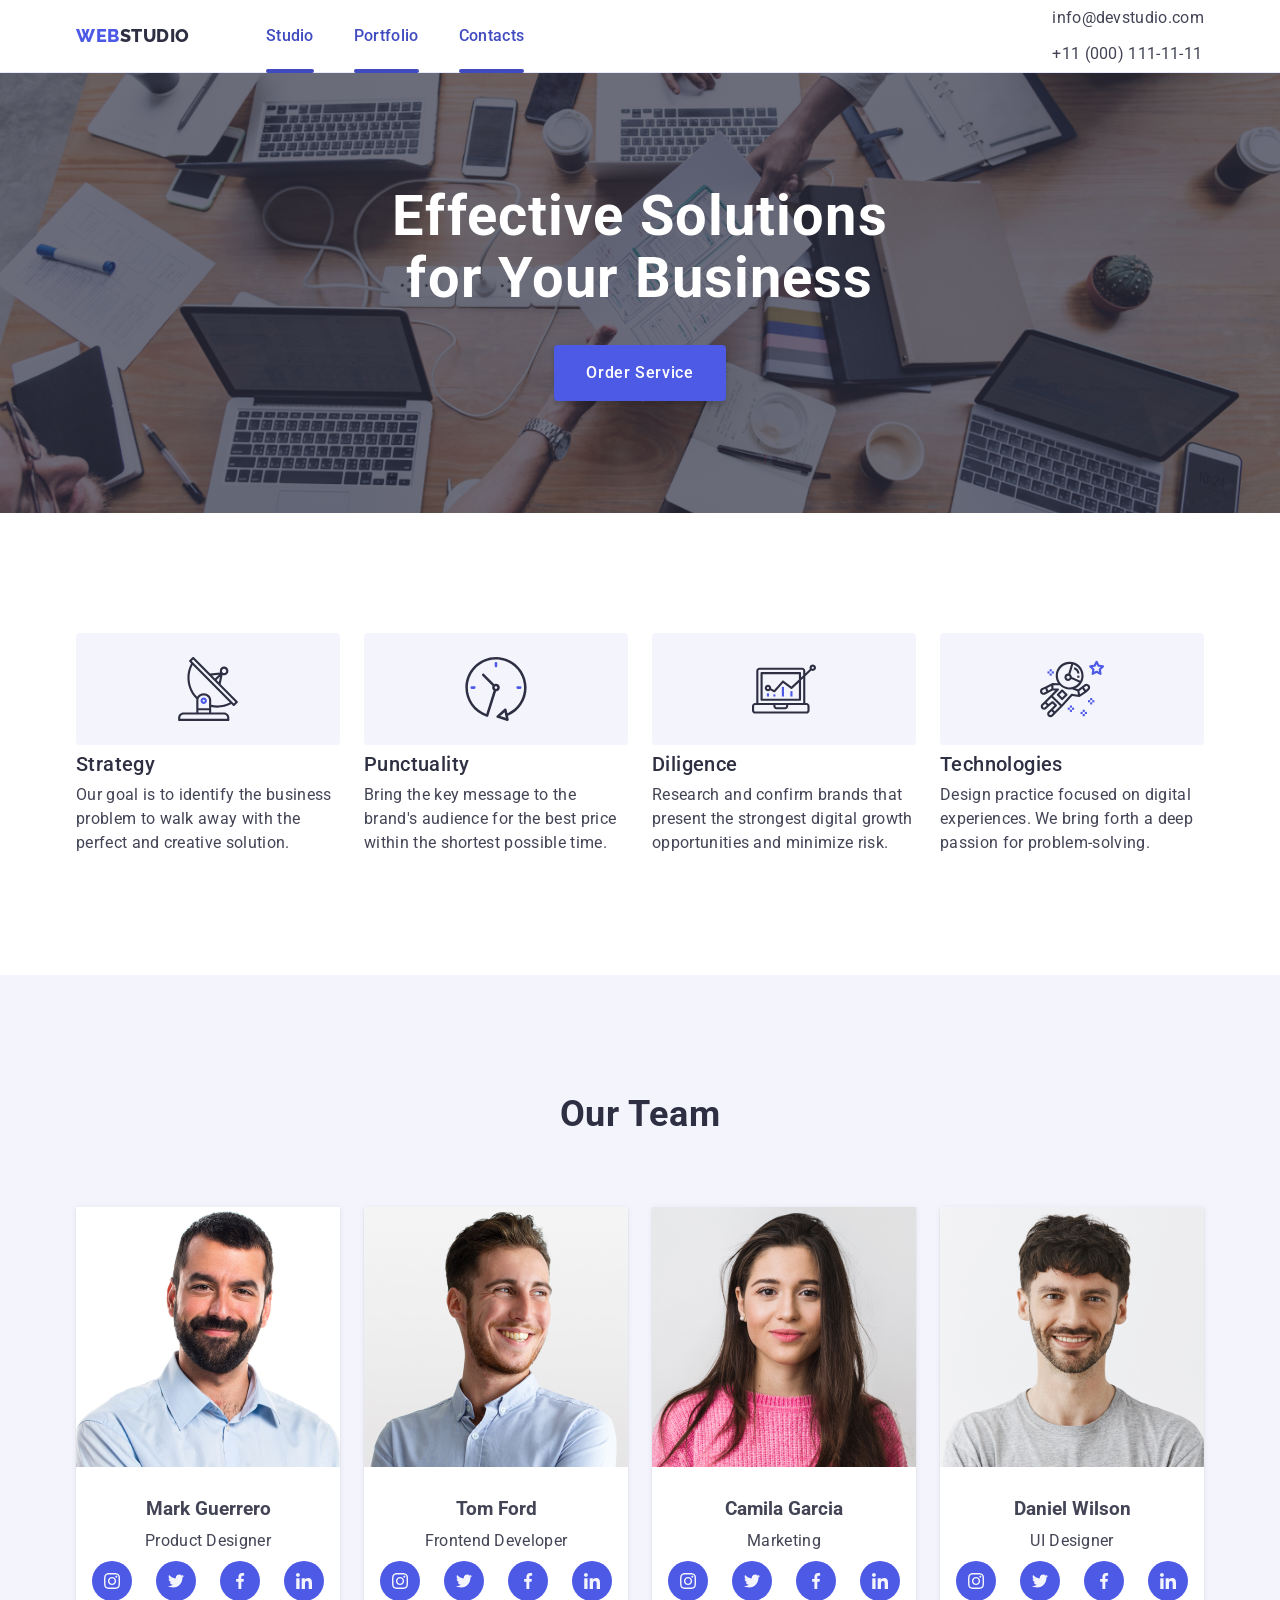
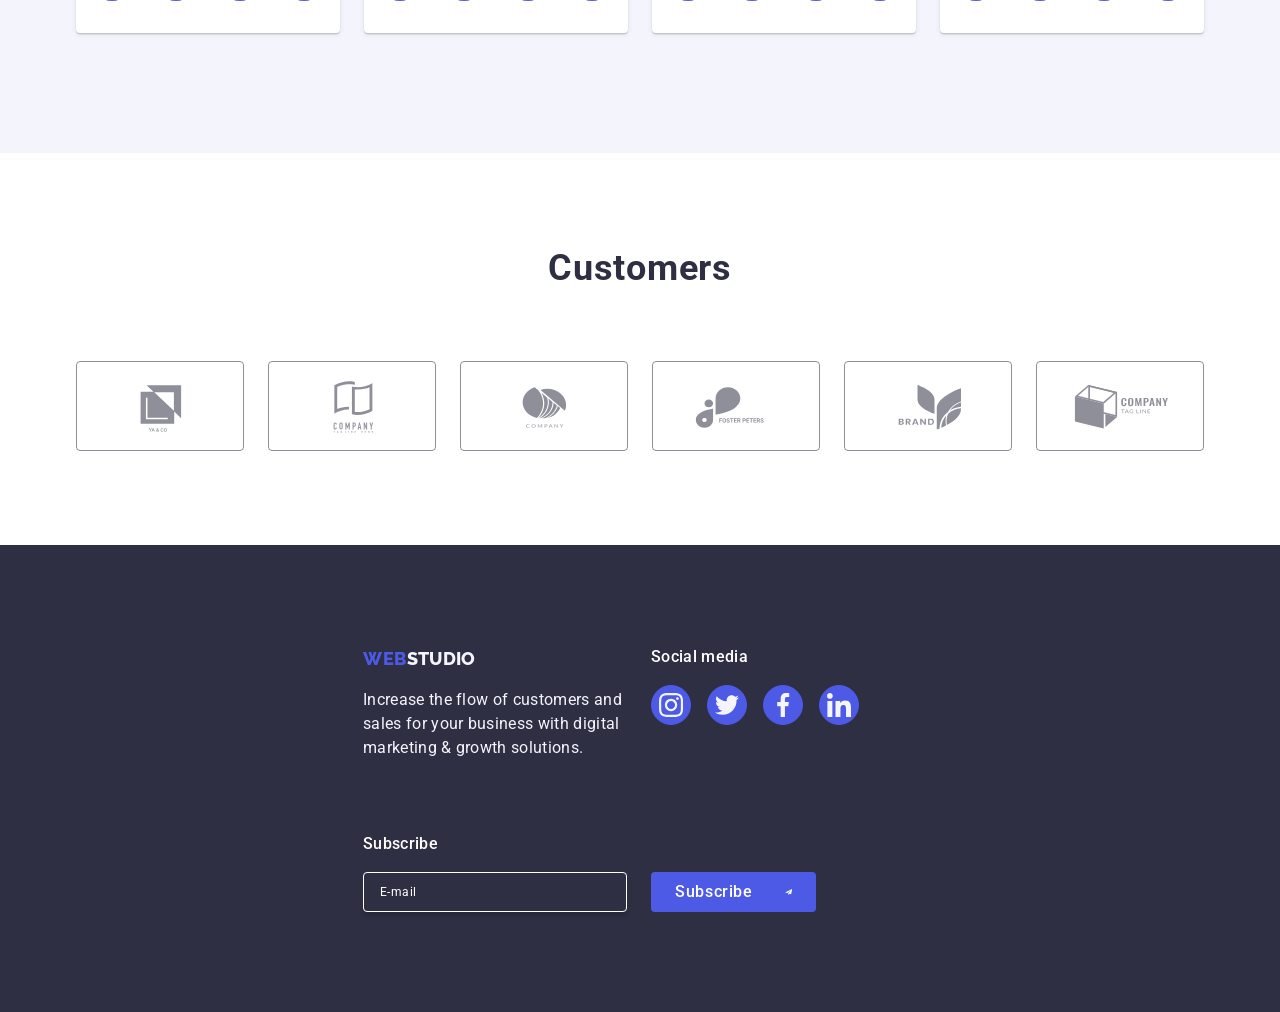
==== commit 2ba10ced: "edit" ====
--- a/index.html
+++ b/index.html
@@ -17,7 +17,7 @@
       crossorigin="anonymous"
       referrerpolicy="no-referrer"
     />
-    <link rel="stylesheet" href="./css/mobile-styles.css">
+    <link rel="stylesheet" href="./css/mobile-styles.css" />
   </head>
 
   <body>
@@ -51,8 +51,12 @@
             </li>
           </ul>
         </address>
-        <button menu-open class="mobile-menu-button menu-toggle js-open-menu" aria-expanded="false"
-        aria-controls="mobile-menu">
+        <button
+          menu-open
+          class="mobile-menu-button menu-toggle js-open-menu"
+          aria-expanded="false"
+          aria-controls="mobile-menu"
+        >
           <svg
             width="32"
             height="22"
@@ -70,7 +74,6 @@
       </div>
     </header>
     <main>
-
       <section class="hero-section">
         <div class="container">
           <h1 class="page-header">Effective Solutions for Your Business</h1>
@@ -144,7 +147,8 @@
           <ul class="list what-we-do-list">
             <li class="what-we-do-item">
               <img
-                src="./images/section2/web-version.jpg"
+                srcset="./images/desktop.jpg 1x, ./images/desktop@2x.jpg 2x"
+                src="./images/desktop.jpg"
                 alt="Modern Websites"
                 width="360"
                 height="300"
@@ -152,7 +156,8 @@
             </li>
             <li class="what-we-do-item">
               <img
-                src="./images/section2/chats.jpg"
+              srcset="./images/apps.jpg 1x, ./images/apps@2x.jpg 2x"
+                src="./images/apps.jpg"
                 alt="User-friendly Messengers"
                 width="360"
                 height="300"
@@ -160,7 +165,8 @@
             </li>
             <li class="what-we-do-item">
               <img
-                src="./images/section2/mobile-app.jpg"
+              srcset="./images/smartphone.jpg 1x, ./images/smartphone@2x.jpg 2x"
+                src="./images/smartphone.jpg"
                 alt="Mobile Apps"
                 width="360"
                 height="300"
@@ -176,7 +182,8 @@
           <ul class="list our-team-list">
             <li class="our-team-list-item">
               <img
-                src="./images/section3/mark.jpg"
+              srcset="./images/mark.jpg 1x, ./images/mark@2x.jpg 2x"
+                src="./images/mark.jpg"
                 alt="A man with a beard"
                 width="264"
                 height="260"
@@ -222,7 +229,8 @@
             </li>
             <li class="our-team-list-item">
               <img
-                src="./images/section3/tom.jpg"
+              srcset="./images/tom.jpg 1x, ./images/tom@2x.jpg 2x"
+                src="./images/tom.jpg"
                 alt="Laughing man"
                 width="264"
                 height="260"
@@ -266,7 +274,8 @@
             </li>
             <li class="our-team-list-item">
               <img
-                src="./images/section3/camila.jpg"
+              srcset="./images/camila.jpg 1x, ./images/camila@2x.jpg 2x"
+                src="./images/camila.jpg"
                 alt="Confident woman"
                 width="264"
                 height="260"
@@ -312,7 +321,8 @@
             </li>
             <li class="our-team-list-item">
               <img
-                src="./images/section3/daniel.jpg"
+              srcset="./images/daniel.jpg 1x, ./images/daniel@2x.jpg 2x"
+                src="./images/daniel.jpg"
                 alt="Smiling man"
                 width="264"
                 height="260"
@@ -548,14 +558,14 @@
           </div>
 
           <div class="checkbox-privacy">
-              <input
-                class="form-input-modal-checkbox visually-hidden"
-                id="user-privacy"
-                type="checkbox"
-                name="user-privacy"
-                value="true"
-              />
-              <label for="user-privacy" class="checkbox-label">
+            <input
+              class="form-input-modal-checkbox visually-hidden"
+              id="user-privacy"
+              type="checkbox"
+              name="user-privacy"
+              value="true"
+            />
+            <label for="user-privacy" class="checkbox-label">
               <span class="checkbox-icon">
                 <svg class="modal-form-icon" width="10" height="8">
                   <use href="./images/icons.svg#icon-check-icon"></use>
@@ -563,8 +573,7 @@
               </span>
               I accept the terms and conditions of the
               <a class="privacy-text" href="">Privacy Policy</a>
-              </label
-            >
+            </label>
           </div>
 
           <button class="modal-send-button" type="submit">Send</button>
@@ -572,34 +581,77 @@
       </div>
     </div>
 
+    <div class="menu-container js-menu-container" id="mobile-menu">
+      <div class="modal-menu-wrapper">
+        <button class="menu-toggle-close js-close-menu">
+          <svg
+            fill="currentColor"
+            viewBox="0 0 20 20"
+            xmlns="http://www.w3.org/2000/svg"
+            width="8"
+            height="8"
+          >
+            <path
+              fill-rule="evenodd"
+              d="M4.293 4.293a1 1 0 011.414 0L10 8.586l4.293-4.293a1 1 0 111.414 1.414L11.414 10l4.293 4.293a1 1 0 01-1.414 1.414L10 11.414l-4.293 4.293a1 1 0 01-1.414-1.414L8.586 10 4.293 5.707a1 1 0 010-1.414z"
+              clip-rule="evenodd"
+            ></path>
+          </svg>
+        </button>
+
+        <ul class="list mobile-menu">
+          <li><a href="./index.html" class="link mobile-menu-link studio">Studio</a></li>
+          <li><a href="./portfolio.html" class="link mobile-menu-link">Portfolio</a></li>
+          <li><a href="" class="link mobile-menu-link">Contacts</a></li>
+        </ul>
+
+        <ul class="list mobile-menu-contacts">
+          <li>
+            <a class="mobile-address-pn link" href="tel:+110001111111"
+              >+11 (000) 111-11-11</a
+            >
+          </li>
+          <li>
+            <a class="mobile-address-email link" href="mailto:info@devstudio.com"
+              >info@devstudio.com</a
+            >
+          </li>
+        </ul>
+
+        <ul class="list mobile-menu-socials">
+          <li class="our-team-icons-item">
+            <a href="" class="soc-media-icons-link">
+              <svg class="icon-social" width="24" height="24">
+                <use href="./images/icons.svg#icon-instagram"></use>
+              </svg>
+            </a>
+          </li>
+          <li class="our-team-icons-item">
+            <a href="" class="soc-media-icons-link">
+              <svg class="icon-social" width="24" height="24">
+                <use href="./images/icons.svg#icon-twitter"></use>
+              </svg>
+            </a>
+          </li>
+          <li class="our-team-icons-item">
+            <a href="" class="soc-media-icons-link">
+              <svg class="icon-social" width="24" height="24">
+                <use href="./images/icons.svg#icon-facebook"></use>
+              </svg>
+            </a>
+          </li>
+          <li class="our-team-icons-item">
+            <a href="" class="soc-media-icons-link">
+              <svg class="icon-social" width="24" height="24">
+                <use href="./images/icons.svg#icon-linkedin"></use>
+              </svg>
+            </a>
+          </li>
+        </ul>
+
+      </div>
+    </div>
     
-    <div class="menu-container js-menu-container" id="mobile-menu">
-      <button class="menu-toggle js-close-button">
-        <svg
-          fill="currentColor"
-          viewBox="0 0 20 20"
-          xmlns="http://www.w3.org/2000/svg"
-          width="24"
-          height="24"
-        >
-          <path
-            fill-rule="evenodd"
-            d="M4.293 4.293a1 1 0 011.414 0L10 8.586l4.293-4.293a1 1 0 111.414 1.414L11.414 10l4.293 4.293a1 1 0 01-1.414 1.414L10 11.414l-4.293 4.293a1 1 0 01-1.414-1.414L8.586 10 4.293 5.707a1 1 0 010-1.414z"
-            clip-rule="evenodd"
-          ></path>
-        </svg>
-      </button>
-
-      <ul class="mobile-menu">
-        <li>
-              <a class="menu-item-mobile link" href="./index.html">Studio</a>
-            </li>
-            <li>
-              <a class="menu-item-mobile link" href="./portfolio.html">Portfolio</a>
-            </li>
-            <li><a class="menu-item-mobile link" href="">Contacts</a></li>
-      </ul>
-    </div>
     <script src="./js/mobile-menu.js"></script>
     <script src="./js/modal.js"></script>
   </body>
--- a/css/mobile-styles.css
+++ b/css/mobile-styles.css
@@ -50,6 +50,7 @@
 img {
     display: block;
     max-width: 100%;
+    height: auto;
 }
 
 /* phone screen */
@@ -58,7 +59,6 @@
     max-width: 428px;
     padding: 0 16px;
     margin: 0 auto;
-    border: red 1px solid;
 }
 
 /* tablet-screen */
@@ -87,6 +87,7 @@
         padding-bottom: 22px;
     }
 }
+
 .logo {
     font-family: "Raleway", sans-serif;
     font-weight: 800;
@@ -98,18 +99,8 @@
 }
 
 .mobile-menu-button {
-    display: flex;
     height: 22px;
-    margin-left: auto;
-    align-items: center;
-    justify-content: center;
-    background: transparent;
-    border: none;
-    min-width: 32px;
-}
-
-.mobile-menu-icon {
-    fill: #2E2F42;
+    width: 32px;
 }
 
 .all-headers {
@@ -122,18 +113,24 @@
     align-items: center;
 }
 
-/* mobile menu copied */
-
-@media (min-width: 768px) {
-    .menu-toggle {
-        display: none;
-    }
-    .mobile-menu-button {
-        display: none;
-    }
-}
-
-.js-close-button {
+
+/* here */
+
+.menu-toggle {
+    min-height: 40px;
+    min-width: 40px;
+    display: flex;
+    align-items: center;
+    justify-content: center;
+    margin-left: auto;
+    padding: 0;
+    background-color: transparent;
+    border: none;
+    border-radius: 50%;
+    outline: none;
+}
+
+.menu-toggle-close {
     position: absolute;
     top: 24px;
     right: 24px;
@@ -143,22 +140,28 @@
     display: flex;
     align-items: center;
     justify-content: center;
-    background-color: var(--cornflower);
-    border: none;
-    padding: 0;
+    background-color: transparent;
+    border: 1px solid #E7E9FC;
+}
+
+@media (min-width: 768px) {
+    .menu-toggle {
+        display: none;
+    }
+}
+
+.menu-toggle:hover,
+.menu-toggle:focus {
+    background-color: rgba(0, 0, 0, 0.1);
 }
 
 .menu-container {
-    margin: 0;
-    position: absolute;
+    position: fixed;
     top: 0;
     left: 0;
-    right: 16px;
     width: 100vw;
     height: 100vh;
-    padding: 32px;
     background-color: var(--white);
-    color: #fff;
     z-index: 999;
 
     transform: translateX(100%);
@@ -169,22 +172,67 @@
     transform: translateX(0);
 }
 
-
-.mobile-menu {
+.list {
+    list-style: none;
     padding: 0;
     margin: 0;
-    list-style: none;
-}
-
-.mobile-menu .link {
-    display: block;
-    padding: 10px;
-    color: #2E2F42;
-    text-decoration: none;
+}
+
+.mobile-menu {
+    display: flex;
+    flex-direction: column;
+    gap: 40px;
+    margin-bottom: auto;
+}
+
+.mobile-menu-link {
     font-size: 36px;
     font-weight: 700;
-}
-
+    line-height: 1.11;
+    letter-spacing: 0.02em;
+    text-transform: capitalize;
+    color: var(--navyblue-modal);
+}
+
+.mobile-menu .studio {
+    color: var(--ocean);
+}
+
+.modal-menu-wrapper {
+    position: relative;
+    display: flex;
+    flex-direction: column;
+    max-width: 428px;
+    width: 100%;
+    height: 100%;
+    margin: 0 auto;
+    padding: 80px 35px 40px 40px;
+}
+
+.mobile-menu-contacts {
+    margin-bottom: 48px;
+    display: flex;
+    flex-direction: column;
+    gap: 40px;
+}
+
+.mobile-address-pn {
+    color: var(--iris);
+    font-size: 36px;
+    font-weight: 700;
+}
+
+.mobile-address-email {
+    color: var(--slate);
+    font-size: 20px;
+    font-weight: 500;
+}
+
+  .mobile-menu-socials {
+    display: flex;
+    flex-direction: row;
+    gap: 56px;
+  }
 
 /* navigation */
 nav .logo {
@@ -273,28 +321,29 @@
     letter-spacing: 0.02em;
     color: var(--slate);
     transition: color 250ms cubic-bezier(0.4, 0, 0.2, 1);
-    
+
 }
 
 @media only screen and (min-width: 768px) {
-  .address-list {
-    display: flex;
-    flex-direction: column;
-    gap: 12px;
-  }
+    .address-list {
+        display: flex;
+        flex-direction: column;
+        gap: 12px;
+    }
 }
 
 @media only screen and (min-width: 1558px) {
     .address-list {
         display: flex;
-        flex-direction:row;
+        flex-direction: row;
         gap: 40px;
-    } 
+    }
+
     .address-item {
         padding-top: 24px;
-    padding-bottom: 24px;
-    }
-  }  
+        padding-bottom: 24px;
+    }
+}
 
 .address-item:hover,
 .address-item:focus {
@@ -305,27 +354,74 @@
 /* hero section */
 .hero-section {
     background-color: var(--navy-blue);
-    max-width: 1440px;
-    align-items: center;
-    padding: 188px 0;
+    padding: 112px 0;
+    max-width: 100%;
+    align-items: center;
     background-image: linear-gradient(rgba(46, 47, 66, 0.7),
-            rgba(46, 47, 66, 0.7)), url(../images/hero4/people-office-hero.jpg);
+            rgba(46, 47, 66, 0.7)), url('../images/hero-mobile@2x.jpg');
     background-repeat: no-repeat;
     background-position: center;
     background-size: cover;
     margin: 0 auto;
 }
 
+@media only screen and (min-resolution: 192dpi) {
+    .hero-section {
+        background-image: linear-gradient(rgba(46, 47, 66, 0.7),
+                rgba(46, 47, 66, 0.7)), url('../images/hero-mobile@2x.jpg');
+            }
+}
+
+@media only screen and (min-width: 768px) {
+    .hero-section {
+    background-image: linear-gradient(rgba(46, 47, 66, 0.7),
+            rgba(46, 47, 66, 0.7)), url('../images/people-office.jpg');
+        }
+  }
+
+  @media only screen and (min-width: 768px) and (min-resolution: 192dpi) {
+    .hero-section {
+        background-image: linear-gradient(rgba(46, 47, 66, 0.7),
+                rgba(46, 47, 66, 0.7)), url('../images/people-office\ 1@2x.jpg');
+            }
+  }
+
+@media only screen and (min-width: 1558px) {
+    .hero-section {
+      padding: 188px 0;
+      max-width: 1440px;
+    }
+  }
+
 .page-header {
     font-size: 56px;
-    line-height: 1.07;
+    font-weight: 700;
+    line-height: 1.11;
     text-align: center;
     letter-spacing: 0.02em;
     color: #ffffff;
+    max-width: 320px;
+    margin: 0 auto 72px;
+}
+
+@media (max-width: 767.98px) {
+    .page-header {
+        font-size: 36px;
+    }
+}
+
+@media only screen and (min-width: 768px) {
+  .page-header {
+    margin: 0 auto 36px;
     max-width: 496px;
-    margin: auto;
-    margin-bottom: 48px;
-}
+  }
+}
+
+@media only screen and (min-width: 1558px) {
+    .page-header {
+      margin: 0 auto 48px;
+    }
+  }
 
 /* hero button */
 .hero-btn {
@@ -921,10 +1017,10 @@
 }
 
 @media only screen and (min-width: 1558px) {
-  .footer-logo {
-    display: inline-block;
-    margin-bottom: 16px;
-  }
+    .footer-logo {
+        display: inline-block;
+        margin-bottom: 16px;
+    }
 }
 
 .footer-container {
@@ -982,10 +1078,10 @@
 }
 
 @media only screen and (min-width: 1558px) {
-  .footer-form {
-    padding-left: 80px;
-    margin: 0;
-  }
+    .footer-form {
+        padding-left: 80px;
+        margin: 0;
+    }
 }
 
 .footer-form-title {
@@ -1008,9 +1104,9 @@
 }
 
 @media only screen and (min-width: 1558px) {
-  .subscribe-list {
-    gap: 24px;
-  }
+    .subscribe-list {
+        gap: 24px;
+    }
 }
 
 .form-input {
@@ -1095,13 +1191,14 @@
 }
 
 @media only screen and (min-width: 1558px) {
-  .footer-container {
-    width: 100%;
-    flex-wrap: nowrap;
-    align-items: baseline;
-      gap: 0;
-  }
-  .footer-soc-media {
-    padding-left: 120px;
-}
+    .footer-container {
+        width: 100%;
+        flex-wrap: nowrap;
+        align-items: baseline;
+        gap: 0;
+    }
+
+    .footer-soc-media {
+        padding-left: 120px;
+    }
 }
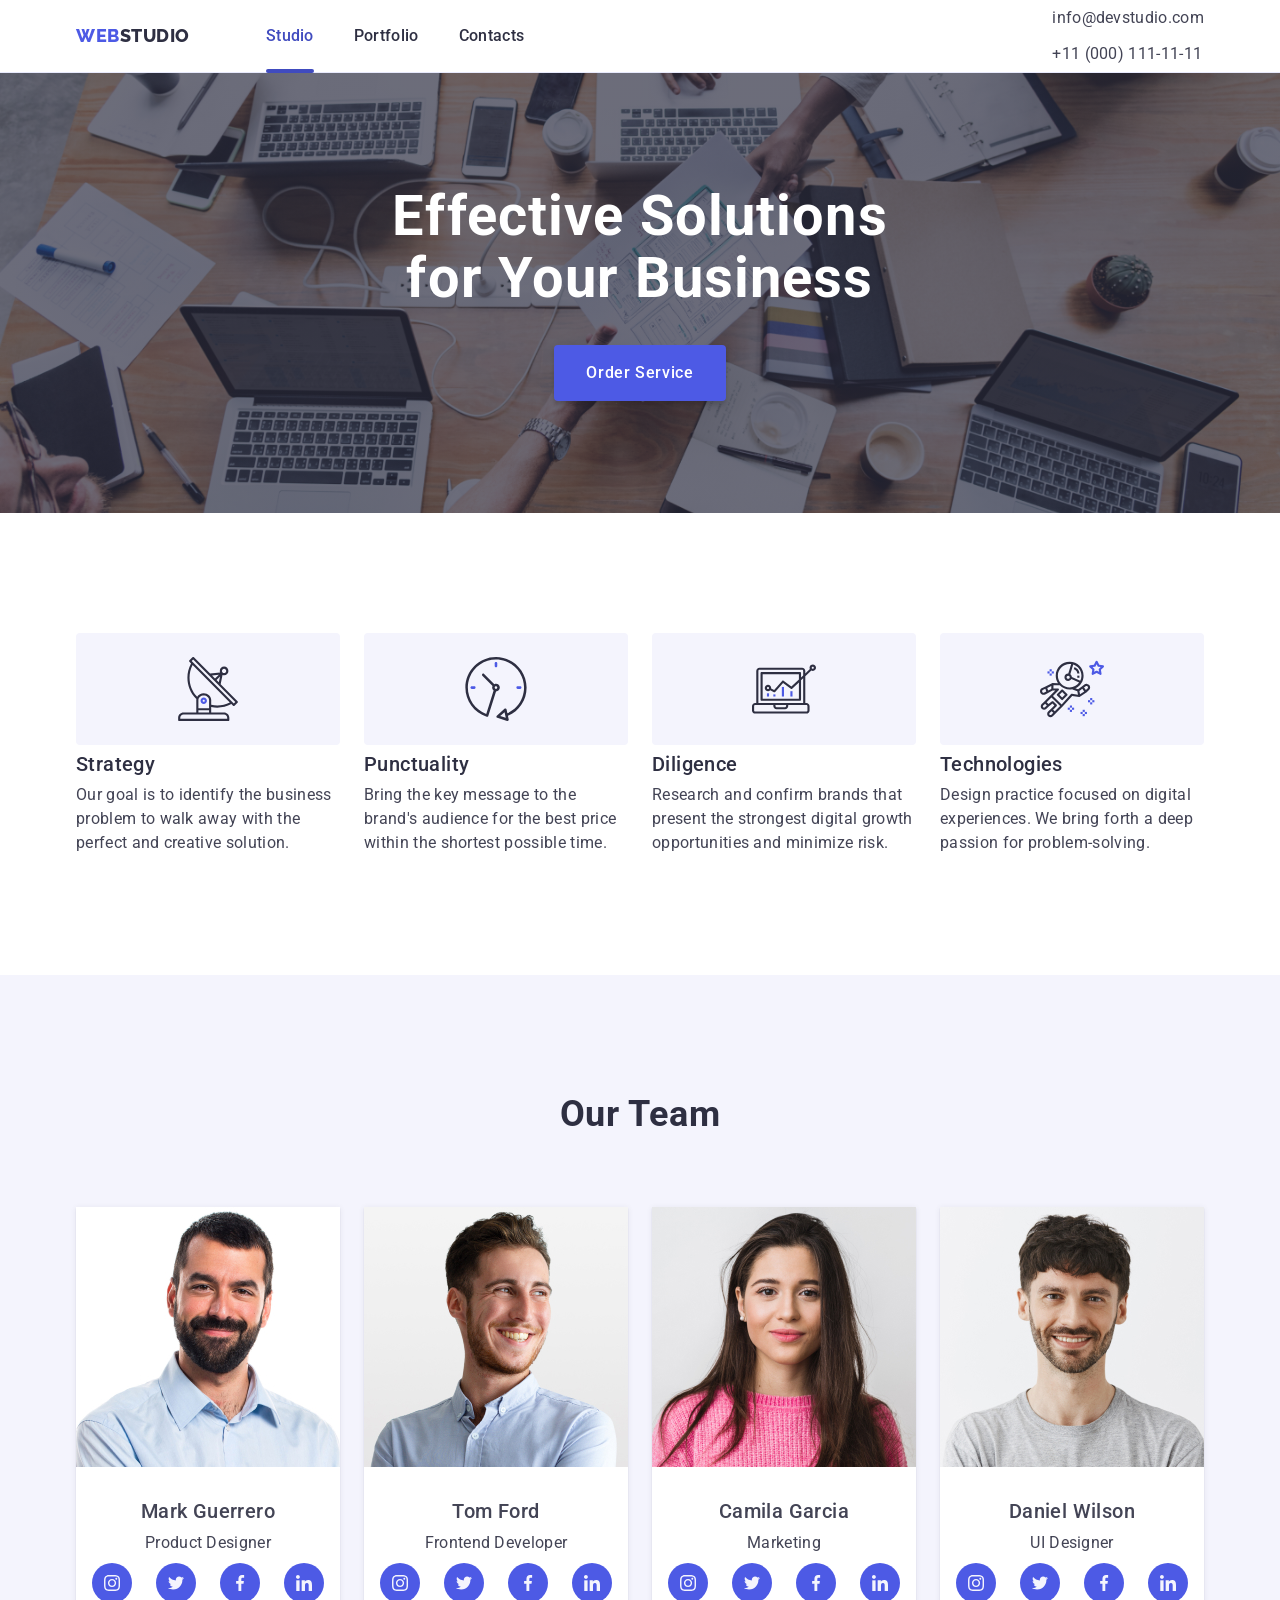
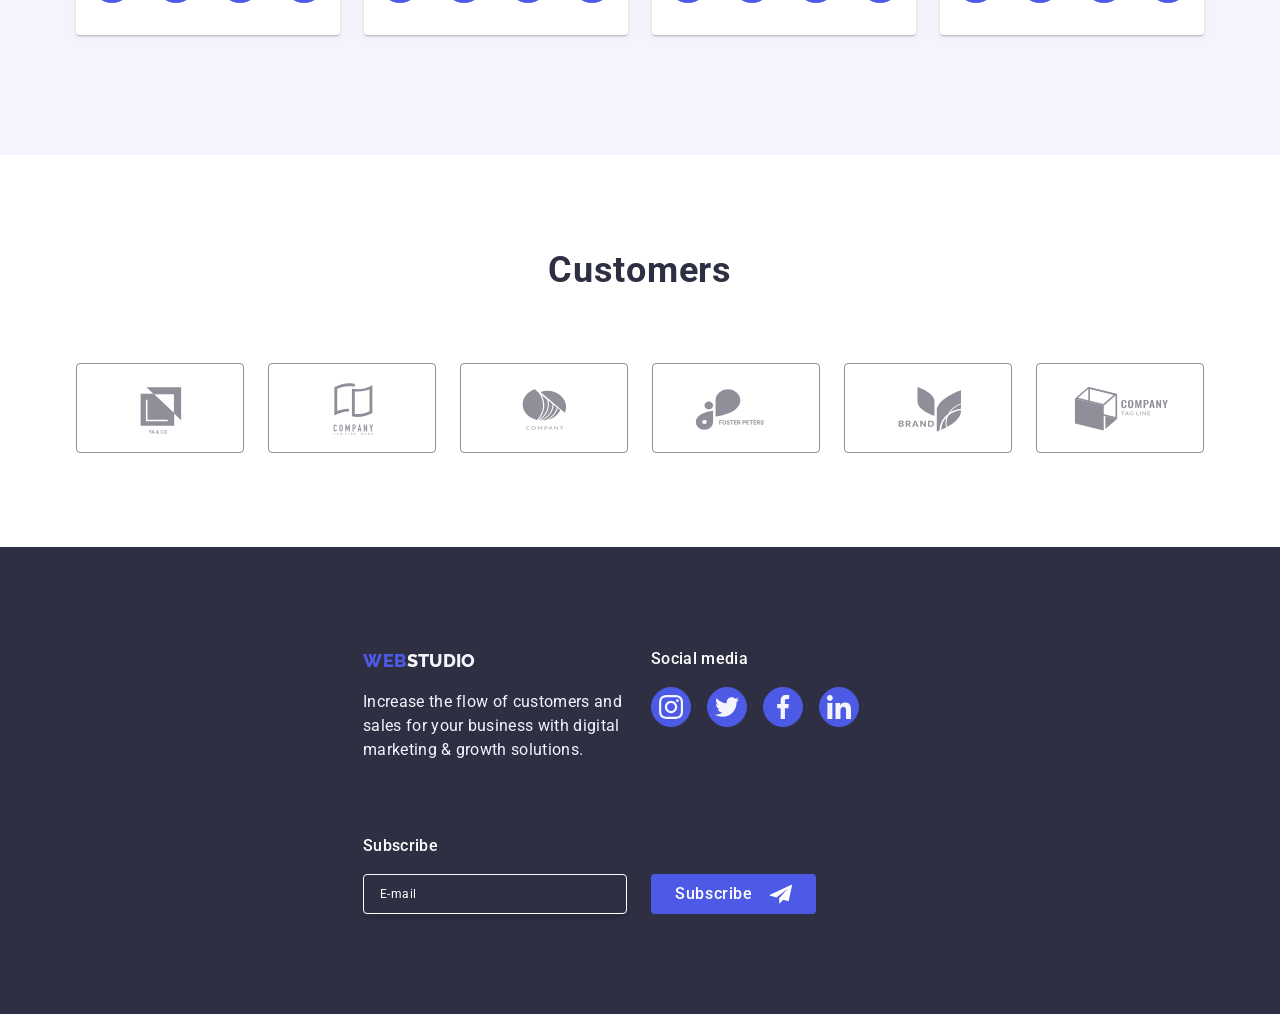
==== commit 62567145: "edit" ====
--- a/index.html
+++ b/index.html
@@ -29,7 +29,7 @@
           >
           <ul class="list menu-list">
             <li>
-              <a class="menu-item link" href="./index.html">Studio</a>
+              <a class="menu-item current link" href="./index.html">Studio</a>
             </li>
             <li>
               <a class="menu-item link" href="./portfolio.html">Portfolio</a>
@@ -152,6 +152,7 @@
                 alt="Modern Websites"
                 width="360"
                 height="300"
+                loading="lazy"
               />
             </li>
             <li class="what-we-do-item">
@@ -161,6 +162,7 @@
                 alt="User-friendly Messengers"
                 width="360"
                 height="300"
+                loading="lazy"
               />
             </li>
             <li class="what-we-do-item">
@@ -170,6 +172,7 @@
                 alt="Mobile Apps"
                 width="360"
                 height="300"
+                loading="lazy"
               />
             </li>
           </ul>
@@ -187,12 +190,13 @@
                 alt="A man with a beard"
                 width="264"
                 height="260"
+                loading="lazy"
               />
               <div class="name-and-position">
                 <h3 class="level-three-header our-team-item-title">
                   Mark Guerrero
                 </h3>
-                <p class="sec-two-four-paragraph our-team-list-item-text">
+                <p class="team-paragraph our-team-list-item-text">
                   Product Designer
                 </p>
                 <ul class="our-team-icons list">
@@ -234,10 +238,11 @@
                 alt="Laughing man"
                 width="264"
                 height="260"
+                loading="lazy"
               />
               <div class="name-and-position">
                 <h3 class="level-three-header our-team-item-title">Tom Ford</h3>
-                <p class="sec-two-four-paragraph our-team-list-item-text">
+                <p class="team-paragraph our-team-list-item-text">
                   Frontend Developer
                 </p>
                 <ul class="our-team-icons list">
@@ -279,12 +284,13 @@
                 alt="Confident woman"
                 width="264"
                 height="260"
+                loading="lazy"
               />
               <div class="name-and-position">
                 <h3 class="level-three-header our-team-item-title">
                   Camila Garcia
                 </h3>
-                <p class="sec-two-four-paragraph our-team-list-item-text">
+                <p class="team-paragraph our-team-list-item-text">
                   Marketing
                 </p>
                 <ul class="our-team-icons list">
@@ -326,12 +332,13 @@
                 alt="Smiling man"
                 width="264"
                 height="260"
+                loading="lazy"
               />
               <div class="name-and-position">
                 <h3 class="level-three-header our-team-item-title">
                   Daniel Wilson
                 </h3>
-                <p class="sec-two-four-paragraph our-team-list-item-text">
+                <p class="team-paragraph our-team-list-item-text">
                   UI Designer
                 </p>
                 <ul class="our-team-icons list">
--- a/css/mobile-styles.css
+++ b/css/mobile-styles.css
@@ -113,6 +113,10 @@
     align-items: center;
 }
 
+.current {
+    color: #404bbf;
+    position: relative;
+}
 
 /* here */
 
@@ -218,7 +222,7 @@
 
 .mobile-address-pn {
     color: var(--iris);
-    font-size: 36px;
+    font-size: 26px;
     font-weight: 700;
 }
 
@@ -231,7 +235,7 @@
   .mobile-menu-socials {
     display: flex;
     flex-direction: row;
-    gap: 56px;
+    gap: 26px;
   }
 
 /* navigation */
@@ -286,24 +290,24 @@
     padding: 24px 0;
     /* hw 4 */
     transition: color 250ms cubic-bezier(0.4, 0, 0.2, 1), border-bottom 250ms cubic-bezier(0.4, 0, 0.2, 1);
+    display: inline-block;
+}
+
+.current {
+    color: #404bbf;
     position: relative;
-    color: #404bbf;
-    display: inline-block;
-}
-
-.menu-item::after {
-    content: '';
-    position: absolute;
-    left: 0;
-    bottom: -1px;
-    height: 4px;
-    background-color: #404bbf;
-    border-radius: 2px;
-    width: 100%;
-}
-
-.menu-item:active {
-    text-decoration: underline;
+}
+
+.current::after {
+        width: 100%;
+        content: "";
+        position: absolute;
+        left: 0;
+        bottom: -1px;
+        height: 4px;
+        background-color: #404bbf;
+        border-radius: 2px;
+        transition: border-radius 2px;
 }
 
 /* address */
@@ -332,7 +336,7 @@
     }
 }
 
-@media only screen and (min-width: 1558px) {
+@media only screen and (min-width: 1440px) {
     .address-list {
         display: flex;
         flex-direction: row;
@@ -386,7 +390,7 @@
             }
   }
 
-@media only screen and (min-width: 1558px) {
+@media only screen and (min-width: 1440px) {
     .hero-section {
       padding: 188px 0;
       max-width: 1440px;
@@ -417,7 +421,7 @@
   }
 }
 
-@media only screen and (min-width: 1558px) {
+@media only screen and (min-width: 1440) {
     .page-header {
       margin: 0 auto 48px;
     }
@@ -481,6 +485,12 @@
     border-radius: 4px;
     transition: transform 250ms cubic-bezier(0.4, 0, 0.2, 1);
     padding: 72px 24px 24px 24px;
+}
+
+@media only screen and (max-width: 767.98px) {
+  .modal {
+    width: 320px;
+  }
 }
 
 .modal-close-button {
@@ -692,7 +702,7 @@
     }
 }
 
-@media (max-width: 1557px) {
+@media (max-width: 1439px) {
     .pillar-icon-container {
         display: none;
     }
@@ -762,9 +772,10 @@
     }
 }
 
+
 /* what are we doing */
 
-@media only screen and (max-width: 1557.98px) {
+@media only screen and (max-width: 1439.98px) {
     .what-we-do-section {
         display: none;
     }
@@ -860,6 +871,14 @@
     padding: 32px 0;
 }
 
+.level-three-header {
+    font-size: 20px;
+font-style: normal;
+font-weight: 500;
+line-height: 1.2;
+letter-spacing: 0.02em;
+}
+
 .our-team-item-title {
     margin-bottom: 8px;
     text-align: center;
@@ -867,6 +886,12 @@
 
 .our-team-list-item-text {
     text-align: center;
+}
+
+.team-paragraph {
+    line-height: 1.5;
+    letter-spacing: 0.02em;
+    font-weight: 400;
 }
 
 /* soc media */
@@ -910,7 +935,7 @@
 
 }
 
-@media only screen and (min-width: 1558px) {
+@media only screen and (min-width: 1440px) {
     .our-customers {
         padding: 120px 0;
     }
@@ -945,7 +970,7 @@
     }
 }
 
-@media only screen and (min-width: 1558px) {
+@media only screen and (min-width: 1440px) {
     .customers-list {
         flex-wrap: nowrap;
         gap: 24px;
@@ -1016,7 +1041,7 @@
     text-transform: uppercase;
 }
 
-@media only screen and (min-width: 1558px) {
+@media only screen and (min-width: 1440px) {
     .footer-logo {
         display: inline-block;
         margin-bottom: 16px;
@@ -1077,7 +1102,7 @@
     width: 100%;
 }
 
-@media only screen and (min-width: 1558px) {
+@media only screen and (min-width: 1440px) {
     .footer-form {
         padding-left: 80px;
         margin: 0;
@@ -1103,7 +1128,7 @@
     gap: 16px;
 }
 
-@media only screen and (min-width: 1558px) {
+@media only screen and (min-width: 1440px) {
     .subscribe-list {
         gap: 24px;
     }
@@ -1157,10 +1182,6 @@
     background-color: var(--ocean);
 }
 
-.paper-plane {
-    margin-left: 16px;
-}
-
 @media only screen and (min-width: 768px) {
     .footer-container {
         width: 584px;
@@ -1190,7 +1211,7 @@
     }
 }
 
-@media only screen and (min-width: 1558px) {
+@media only screen and (min-width: 1440px) {
     .footer-container {
         width: 100%;
         flex-wrap: nowrap;
@@ -1201,4 +1222,120 @@
     .footer-soc-media {
         padding-left: 120px;
     }
-}+}
+
+
+
+/* portfolio */
+/* filter buttons */
+.buttons-container {
+    padding-top: 96px;
+    padding-bottom: 120px;
+}
+
+.buttons-list {
+    display: flex;
+    justify-content: center;
+    gap: 24px;
+    margin-bottom: 72px;
+}
+
+.portfolio-second-level-header {
+    font-weight: 500;
+    font-size: 20px;
+    line-height: 1.2;
+}
+
+.portfolio-paragraph {
+    color: var(--slate);
+}
+
+.filter-buttons-section {
+    font-family: inherit;
+    font-weight: 500;
+    font-size: 16px;
+    line-height: 1.5;
+    letter-spacing: 0.04em;
+    color: var(--iris);
+    background-color: var(--cloud);
+    cursor: pointer;
+    border-radius: 4px;
+    border: var(--cornflower) 1px solid;
+    padding: 12px 24px;
+    transition: color 250ms cubic-bezier(0.4, 0, 0.2, 1), background-color 250ms cubic-bezier(0.4, 0, 0.2, 1), border-color 250ms cubic-bezier(0.4, 0, 0.2, 1), box-shadow 250ms cubic-bezier(0.4, 0, 0.2, 1);
+}
+
+.filter-buttons-section:hover,
+.filter-buttons-section:focus {
+    color: #FFFFFF;
+    background-color: #404BBF;
+    /* hw 3 */
+    border: 1px solid transparent;
+    /* hw 4 */
+    box-shadow: 0px 2px 2px 0px rgba(0, 0, 0, 0.12), 0px 2px 1px 0px rgba(0, 0, 0, 0.08), 0px 3px 1px 0px rgba(0, 0, 0, 0.10);
+}
+
+/* offers */
+.offers-with-pictures {
+    display: flex;
+    flex-wrap: wrap;
+    gap: 24px;
+    column-gap: 24px;
+    row-gap: 48px;
+}
+
+.offers-list-item {
+    width: calc((100% - 48px) / 3);
+    position: relative;
+    transition: box-shadow 250ms cubic-bezier(0.4, 0, 0.2, 1), transform 250ms cubic-bezier(0.4, 0, 0.2, 1);
+}
+
+.offers-list-link {
+    display: block;
+    transition: box-shadow 250ms cubic-bezier(0.4, 0, 0.2, 1);
+}
+
+.offers-list-link:hover,
+.offers-list-link:focus {
+    box-shadow: 0px 1px 6px rgba(46, 47, 66, 0.08), 0px 1px 1px rgba(46, 47, 66, 0.16), 0px 2px 1px rgba(46, 47, 66, 0.08);
+}
+
+.apps-from-the-list {
+    position: relative;
+    overflow: hidden;
+}
+
+.portfolio-second-level-header {
+    margin-bottom: 8px;
+    text-align: left;
+}
+
+.text-under-offer {
+    padding: 32px 16px;
+    align-self: stretch;
+    border: 1px solid #e7e9fc;
+    border-top: none;
+}
+
+.overlay-text {
+    font-size: 16px;
+    font-style: normal;
+    font-weight: 400;
+    line-height: 1.5;
+    letter-spacing: 0.02em;
+    color: var(--cloud);
+    padding: 40px 32px;
+    position: absolute;
+    top: 0;
+    left: 0;
+    width: 100%;
+    height: 100%;
+    background-color: var(--iris);
+    transform: translatey(100%);
+    transition: transform 250ms cubic-bezier(0.4, 0, 0.2, 1);
+}
+
+.offers-list-link:hover .overlay-text,
+.offers-list-link:focus .overlay-text {
+    transform: translatey(0);
+}
